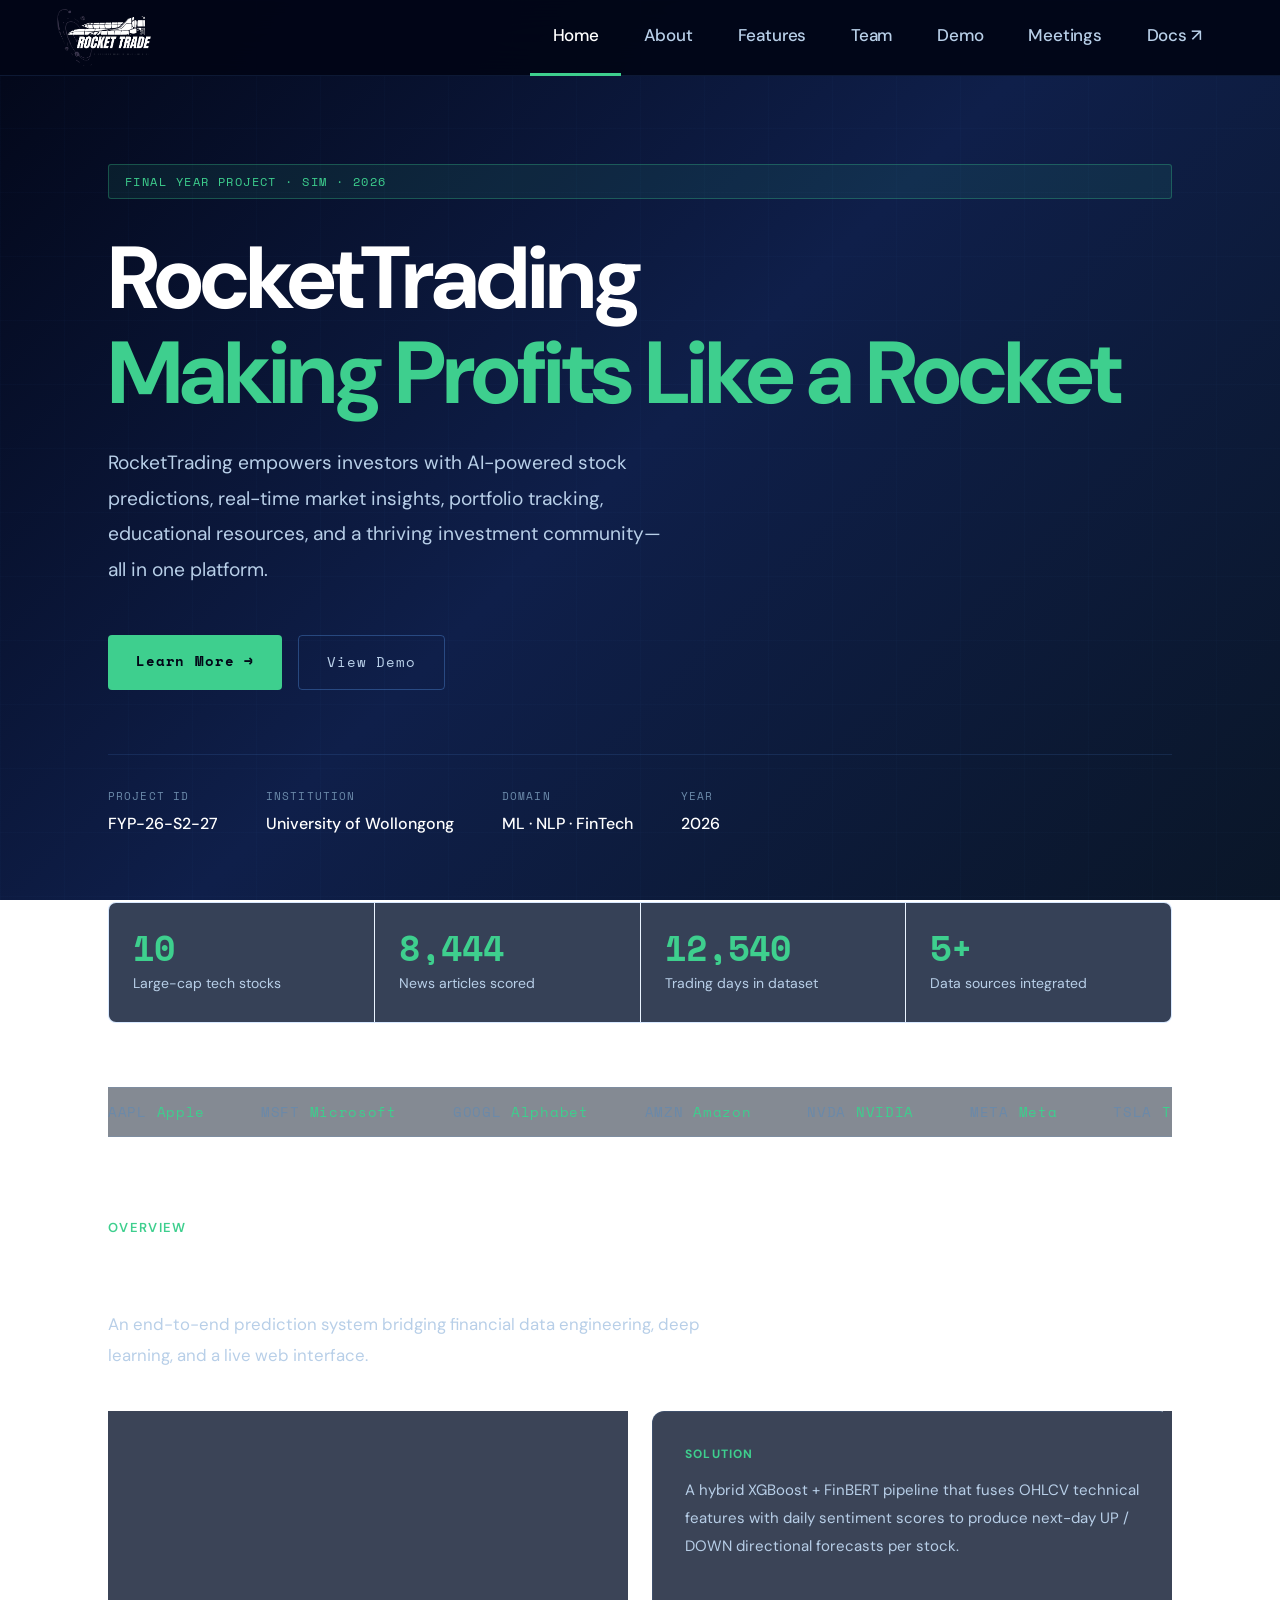
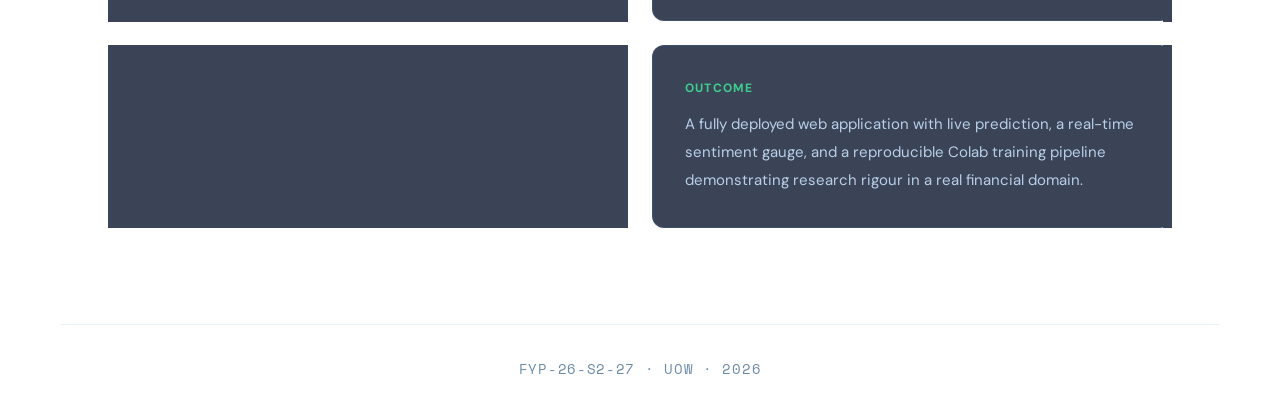
==== index.html @ 6e9ccc68 "change content and align the logo" ====
<!DOCTYPE html>
<html lang="en">

<head>
  <meta charset="UTF-8" />
  <meta name="viewport" content="width=device-width, initial-scale=1.0" />
  <title>Home | Rocket Trade</title>
  <link
    href="https://fonts.googleapis.com/css2?family=Space+Mono:wght@400;700&family=DM+Sans:wght@300;400;500;600;700&display=swap"
    rel="stylesheet" />
  <link rel="stylesheet" href="style.css" />
  <style>
    .hero {
      min-height: calc(100vh - var(--nav-h));
      display: flex;
      flex-direction: column;
      justify-content: center;
      padding-top: 2rem;
      padding-bottom: 4rem;
    }

    .hero-tag {
      display: inline-block;
      font-family: var(--mono);
      font-size: 12px;
      letter-spacing: 0.12em;
      color: var(--accent);
      background: var(--accent-dim);
      border: 1px solid rgba(62, 207, 142, 0.3);
      padding: 6px 16px;
      border-radius: 3px;
      margin-bottom: 2rem;
      text-transform: uppercase;
    }

    .hero h1 {
      font-size: clamp(3rem, 7vw, 5.5rem);
      font-weight: 700;
      line-height: 1.08;
      letter-spacing: -0.035em;
      margin-bottom: 1.5rem;
    }

    .hero h1 .hi {
      color: var(--accent);
    }

    .hero-sub {
      font-size: 1.2rem;
      color: var(--text2);
      max-width: 560px;
      line-height: 1.85;
      margin-bottom: 3rem;
    }

    .hero-cta {
      display: flex;
      gap: 1rem;
      flex-wrap: wrap;
      margin-bottom: 4rem;
    }

    .btn-primary {
      display: inline-block;
      background: var(--accent);
      color: #020617;
      font-family: var(--mono);
      font-size: 14px;
      font-weight: 700;
      letter-spacing: 0.06em;
      text-decoration: none;
      padding: 14px 28px;
      border-radius: 4px;
      transition: opacity 0.2s, transform 0.2s;
    }

    .btn-primary:hover {
      opacity: 0.85;
      transform: translateY(-2px);
    }

    .btn-outline {
      display: inline-block;
      border: 1px solid var(--border2);
      color: var(--text2);
      font-family: var(--mono);
      font-size: 14px;
      letter-spacing: 0.06em;
      text-decoration: none;
      padding: 14px 28px;
      border-radius: 4px;
      transition: border-color 0.2s, color 0.2s, transform 0.2s;
    }

    .btn-outline:hover {
      border-color: var(--accent);
      color: var(--accent);
      transform: translateY(-2px);
    }

    .hero-meta {
      display: flex;
      gap: 3rem;
      flex-wrap: wrap;
      padding-top: 2rem;
      border-top: 1px solid var(--border);
    }

    .meta-item {
      display: flex;
      flex-direction: column;
      gap: 4px;
    }

    .meta-label {
      font-family: var(--mono);
      font-size: 11px;
      letter-spacing: 0.1em;
      color: var(--text3);
      text-transform: uppercase;
    }

    .meta-value {
      font-size: 16px;
      color: var(--text);
      font-weight: 500;
    }

    .stats-band {
      margin-top: 4rem;
      display: grid;
      grid-template-columns: repeat(4, 1fr);
      gap: 1px;
      background: var(--border);
      border: 1px solid var(--border);
      border-radius: 8px;
      overflow: hidden;
    }

    .stat-cell {
      background: var(--surface);
      padding: 1.75rem 1.5rem;
      transition: background 0.2s;
    }

    .stat-cell:hover {
      background: var(--surface2);
    }

    .stat-num {
      font-family: var(--mono);
      font-size: 2.2rem;
      font-weight: 700;
      color: var(--accent);
      line-height: 1;
      margin-bottom: 0.5rem;
    }

    .stat-lbl {
      font-size: 14px;
      color: var(--text2);
      line-height: 1.4;
    }

    .overview {
      margin-top: 5rem;
    }

    .overview-grid {
      display: grid;
      grid-template-columns: 1fr 1fr;
      gap: 1.5rem;
    }

    .overview-grid p {
      font-size: 15px;
      color: var(--text2);
      line-height: 1.85;
    }

    @media (max-width: 768px) {
      .hero {
        min-height: auto;
      }

      .stats-band {
        grid-template-columns: 1fr 1fr;
      }

      .overview-grid {
        grid-template-columns: 1fr;
      }
    }
  </style>
</head>

<body>
  <nav>
    <a class="nav-logo" href="index.html">
      <img src="logo_cropped.png" alt="Rocket Trade Logo" style="width:auto;max-width:160px;object-fit:contain;" />
      <!-- <span class="nav-logo-text">Rocket Trade</span> -->
    </a>
    <ul class="nav-links">
      <li><a href="index.html" class="active">Home</a></li>
      <li><a href="about.html">About</a></li>
      <li><a href="features.html">Features</a></li>
      <li><a href="team.html">Team</a></li>
      <li><a href="demo.html">Demo</a></li>
      <li><a href="meetings.html">Meetings</a></li>
      <li><a href="https://drive.google.com/drive/folders/1l0rKAAQ5cz4-2IjWb_4qN4Atwqyja0Dz?usp=drive_link"
          target="_blank">Docs ↗</a></li>
    </ul>
  </nav>

  <div class="page">
    <div class="hero">
      <div class="hero-tag anim-fade-in">Final Year Project · SIM · 2026</div>
      <h1 class="anim-fade-up anim-d1">RocketTrading <br /><span class="hi">Making Profits Like
          a Rocket</span><br /></h1>
      <p class="hero-sub anim-fade-up anim-d2">RocketTrading empowers investors with AI-powered stock predictions,
        real-time market insights, portfolio tracking, educational resources, and a thriving investment community—all in
        one platform.</p>
      <div class="hero-cta anim-fade-up anim-d3">
        <a href="about.html" class="btn-primary">Learn More →</a>
        <a href="demo.html" class="btn-outline">View Demo</a>
      </div>
      <div class="hero-meta anim-fade-up anim-d4">
        <div class="meta-item"><span class="meta-label">Project ID</span><span class="meta-value">FYP-26-S2-27</span>
        </div>
        <div class="meta-item"><span class="meta-label">Institution</span><span class="meta-value">University of
            Wollongong</span></div>
        <div class="meta-item"><span class="meta-label">Domain</span><span class="meta-value">ML · NLP · FinTech</span>
        </div>
        <div class="meta-item"><span class="meta-label">Year</span><span class="meta-value">2026</span></div>
      </div>
      <div class="stats-band anim-fade-up anim-d5">
        <div class="stat-cell">
          <div class="stat-num">10</div>
          <div class="stat-lbl">Large-cap tech stocks</div>
        </div>
        <div class="stat-cell">
          <div class="stat-num">8,444</div>
          <div class="stat-lbl">News articles scored</div>
        </div>
        <div class="stat-cell">
          <div class="stat-num">12,540</div>
          <div class="stat-lbl">Trading days in dataset</div>
        </div>
        <div class="stat-cell">
          <div class="stat-num">5+</div>
          <div class="stat-lbl">Data sources integrated</div>
        </div>
      </div>
    </div>

    <div class="ticker-wrap">
      <div class="ticker-track">
        <span class="ticker-item">AAPL <span>Apple</span></span><span class="ticker-item">MSFT
          <span>Microsoft</span></span><span class="ticker-item">GOOGL <span>Alphabet</span></span><span
          class="ticker-item">AMZN <span>Amazon</span></span><span class="ticker-item">NVDA
          <span>NVIDIA</span></span><span class="ticker-item">META <span>Meta</span></span><span
          class="ticker-item">TSLA <span>Tesla</span></span><span class="ticker-item">AVGO
          <span>Broadcom</span></span><span class="ticker-item">ORCL <span>Oracle</span></span><span
          class="ticker-item">AMD <span>AMD</span></span>
        <span class="ticker-item">AAPL <span>Apple</span></span><span class="ticker-item">MSFT
          <span>Microsoft</span></span><span class="ticker-item">GOOGL <span>Alphabet</span></span><span
          class="ticker-item">AMZN <span>Amazon</span></span><span class="ticker-item">NVDA
          <span>NVIDIA</span></span><span class="ticker-item">META <span>Meta</span></span><span
          class="ticker-item">TSLA <span>Tesla</span></span><span class="ticker-item">AVGO
          <span>Broadcom</span></span><span class="ticker-item">ORCL <span>Oracle</span></span><span
          class="ticker-item">AMD <span>AMD</span></span>
      </div>
    </div>

    <div class="overview">
      <div class="sec-label">Overview</div>
      <h2 class="sec-title">What we built</h2>
      <p class="sec-desc">An end-to-end prediction system bridging financial data engineering, deep learning, and a live
        web interface.</p>
      <div class="overview-grid">
        <div class="card anim-fade-up anim-d1">
          <div class="card-label">Problem</div>
          <p>Traditional price models ignore news. Financial sentiment carries real signal. It can bring earnings
            surprises, regulatory changes, and market narratives all move stocks in ways that historical prices alone
            cannot predict.</p>
        </div>
        <div class="card anim-fade-up anim-d2">
          <div class="card-label">Solution</div>
          <p>A hybrid XGBoost + FinBERT pipeline that fuses OHLCV technical features with daily sentiment scores to
            produce next-day UP / DOWN directional forecasts per stock.</p>
        </div>
        <div class="card anim-fade-up anim-d3">
          <div class="card-label">Data</div>
          <p>Over 8,400 financial news articles and 12,500 trading days across 10 large-cap NASDAQ tech stocks — sourced
            from five APIs including yfinance, Finnhub, and NewsAPI.</p>
        </div>
        <div class="card anim-fade-up anim-d4">
          <div class="card-label">Outcome</div>
          <p>A fully deployed web application with live prediction, a real-time sentiment gauge, and a reproducible
            Colab training pipeline demonstrating research rigour in a real financial domain.</p>
        </div>
      </div>
    </div>
  </div>
  <footer><span>FYP-26-S2-27 · UOW · 2026</span></footer>
</body>

</html>
---- style.css ----
*,
*::before,
*::after {
  box-sizing: border-box;
  margin: 0;
  padding: 0;
}

:root {
  --bg: #020617;
  --surface: rgba(10, 22, 45, 0.8);
  --surface2: rgba(16, 32, 60, 0.9);
  --border: rgba(96, 165, 250, 0.13);
  --border2: rgba(96, 165, 250, 0.32);
  --accent: #3ecf8e;
  --accent-dim: rgba(62, 207, 142, 0.09);
  --text: #ffffff;
  --text2: #b8cfe8;
  --text3: #6b8aaa;
  --mono: 'Space Mono', monospace;
  --sans: 'Inter', 'DM Sans', sans-serif;
  --red: #f87171;
  --blue: #60a5fa;
  --amber: #fbbf24;
  --nav-h: 76px;
}

html {
  scroll-behavior: smooth;
}

body {
  background: linear-gradient(135deg, #020617 0%, #0f1f4a 50%, #0a1628 100%);
  background-attachment: fixed;
  color: var(--text);
  font-family: var(--sans);
  font-size: 18px;
  line-height: 1.75;
  overflow-x: hidden;
  min-height: 100vh;
}

body::before {
  content: '';
  position: fixed;
  inset: 0;
  background-image:
    linear-gradient(rgba(96, 165, 250, 0.025) 1px, transparent 1px),
    linear-gradient(90deg, rgba(96, 165, 250, 0.025) 1px, transparent 1px);
  background-size: 64px 64px;
  pointer-events: none;
  z-index: 0;
}

/* ══════════════════════════════
   NAV  — moomoo style: clean, large, bold
══════════════════════════════ */
nav {
  position: fixed;
  top: 0;
  left: 0;
  right: 0;
  z-index: 200;
  display: flex;
  align-items: center;
  justify-content: space-between;
  padding: 0 3.5rem;
  height: var(--nav-h);
  background: rgba(2, 6, 23, 0.95);
  backdrop-filter: blur(20px);
  border-bottom: 1px solid var(--border);
}

.nav-logo {
  display: flex;
  align-items: center;
  gap: 12px;
  text-decoration: none;
  flex-shrink: 0;
}

.nav-logo img {
  height: 60px;
  width: auto;
  object-fit: contain;
}

.nav-logo-text {
  font-size: 20px;
  font-weight: 700;
  color: var(--text);
  letter-spacing: -0.01em;
}

.nav-links {
  display: flex;
  align-items: center;
  gap: 0;
  list-style: none;
}

.nav-links a {
  display: flex;
  align-items: center;
  padding: 0 1.4rem;
  height: var(--nav-h);
  font-size: 17px;
  font-weight: 500;
  color: var(--text2);
  text-decoration: none;
  letter-spacing: -0.01em;
  border-bottom: 3px solid transparent;
  transition: color 0.2s, border-color 0.2s;
  white-space: nowrap;
}

.nav-links a:hover {
  color: var(--text);
}

.nav-links a.active {
  color: var(--text);
  border-bottom-color: var(--accent);
}

/* ══════════════════════════════
   PAGE WRAPPER
══════════════════════════════ */
.page {
  position: relative;
  z-index: 1;
  max-width: 1160px;
  margin: 0 auto;
  padding: calc(var(--nav-h) + 3.5rem) 3rem 6rem;
}

.page-header {
  margin-bottom: 4rem;
  padding-bottom: 2.5rem;
  border-bottom: 1px solid var(--border);
}

.page-eyebrow {
  font-size: 14px;
  font-weight: 600;
  letter-spacing: 0.1em;
  color: var(--accent);
  text-transform: uppercase;
  margin-bottom: 1rem;
}

.page-title {
  font-size: clamp(2.4rem, 5vw, 3.8rem);
  font-weight: 800;
  letter-spacing: -0.04em;
  line-height: 1.1;
  margin-bottom: 1rem;
  color: var(--text);
}

.page-subtitle {
  font-size: 1.2rem;
  color: var(--text2);
  max-width: 640px;
  line-height: 1.8;
}

/* ══════════════════════════════
   SECTION LABELS
══════════════════════════════ */
.sec-label {
  font-size: 13px;
  font-weight: 600;
  letter-spacing: 0.1em;
  color: var(--accent);
  text-transform: uppercase;
  margin-bottom: 0.6rem;
}

.sec-title {
  font-size: clamp(1.8rem, 3.5vw, 2.6rem);
  font-weight: 800;
  letter-spacing: -0.03em;
  margin-bottom: 0.75rem;
  color: var(--text);
  line-height: 1.15;
}

.sec-desc {
  font-size: 1.05rem;
  color: var(--text2);
  max-width: 660px;
  line-height: 1.85;
  margin-bottom: 2.5rem;
}

/* ══════════════════════════════
   CARDS
══════════════════════════════ */
.card {
  background: var(--surface);
  border: 1px solid var(--border);
  border-radius: 12px;
  padding: 2rem;
  backdrop-filter: blur(6px);
  transition: border-color 0.25s, transform 0.3s, box-shadow 0.3s;
}

.card:hover {
  border-color: var(--border2);
  transform: translateY(-5px);
  box-shadow: 0 20px 40px rgba(0, 0, 0, 0.3);
}

.card-label {
  font-size: 12px;
  font-weight: 700;
  letter-spacing: 0.1em;
  color: var(--accent);
  text-transform: uppercase;
  margin-bottom: 0.75rem;
}

/* ══════════════════════════════
   TAGS
══════════════════════════════ */
.tag {
  display: inline-block;
  font-family: var(--mono);
  font-size: 12px;
  color: var(--accent);
  background: var(--accent-dim);
  border: 1px solid rgba(62, 207, 142, 0.25);
  padding: 5px 13px;
  border-radius: 4px;
}

.tag.blue {
  color: var(--blue);
  background: rgba(96, 165, 250, 0.08);
  border-color: rgba(96, 165, 250, 0.25);
}

.tag.amber {
  color: var(--amber);
  background: rgba(251, 191, 36, 0.08);
  border-color: rgba(251, 191, 36, 0.25);
}

.tag.red {
  color: var(--red);
  background: rgba(248, 113, 113, 0.08);
  border-color: rgba(248, 113, 113, 0.25);
}

.tag-row {
  display: flex;
  flex-wrap: wrap;
  gap: 8px;
  margin-top: 1.25rem;
}

/* ══════════════════════════════
   TICKER
══════════════════════════════ */
.ticker-wrap {
  overflow: hidden;
  border-top: 1px solid var(--border);
  border-bottom: 1px solid var(--border);
  background: rgba(10, 22, 40, 0.5);
  padding: 0.75rem 0;
  margin-bottom: 3rem;
}

.ticker-track {
  display: flex;
  gap: 3.5rem;
  animation: ticker 26s linear infinite;
  white-space: nowrap;
}

.ticker-item {
  font-family: var(--mono);
  font-size: 14px;
  color: var(--text3);
  letter-spacing: 0.05em;
}

.ticker-item span {
  color: var(--accent);
}

@keyframes ticker {
  from {
    transform: translateX(0);
  }

  to {
    transform: translateX(-50%);
  }
}

/* ══════════════════════════════
   SCROLL REVEAL ANIMATIONS
══════════════════════════════ */
.reveal {
  opacity: 0;
  transform: translateY(36px);
  transition: opacity 0.7s ease, transform 0.7s ease;
}

.reveal.visible {
  opacity: 1;
  transform: translateY(0);
}

.reveal-left {
  opacity: 0;
  transform: translateX(-36px);
  transition: opacity 0.7s ease, transform 0.7s ease;
}

.reveal-left.visible {
  opacity: 1;
  transform: translateX(0);
}

.reveal-right {
  opacity: 0;
  transform: translateX(36px);
  transition: opacity 0.7s ease, transform 0.7s ease;
}

.reveal-right.visible {
  opacity: 1;
  transform: translateX(0);
}

.delay-1 {
  transition-delay: 0.1s;
}

.delay-2 {
  transition-delay: 0.2s;
}

.delay-3 {
  transition-delay: 0.3s;
}

.delay-4 {
  transition-delay: 0.4s;
}

.delay-5 {
  transition-delay: 0.5s;
}

/* ══════════════════════════════
   FOOTER
══════════════════════════════ */
footer {
  position: relative;
  z-index: 1;
  border-top: 1px solid var(--border);
  padding: 2rem 3.5rem;
  max-width: 1160px;
  margin: 0 auto;
  display: flex;
  align-items: center;
  justify-content: center;
}

footer span {
  font-family: var(--mono);
  font-size: 14px;
  color: var(--text3);
  letter-spacing: 0.05em;
}

/* ══════════════════════════════
   GRIDS
══════════════════════════════ */
.grid-2 {
  display: grid;
  grid-template-columns: 1fr 1fr;
  gap: 1.5rem;
}

.grid-3 {
  display: grid;
  grid-template-columns: repeat(3, 1fr);
  gap: 1.5rem;
}

/* ══════════════════════════════
   RESPONSIVE
══════════════════════════════ */
@media (max-width: 960px) {
  nav {
    padding: 0 1.5rem;
  }

  .nav-links a {
    padding: 0 0.9rem;
    font-size: 15px;
  }

  .nav-logo-text {
    display: none;
  }

  .page {
    padding-left: 1.5rem;
    padding-right: 1.5rem;
  }
}

@media (max-width: 640px) {

  .grid-2,
  .grid-3 {
    grid-template-columns: 1fr;
  }

  footer {
    padding: 1.5rem;
  }
}

/* Shared scroll reveal script added at bottom of each page */
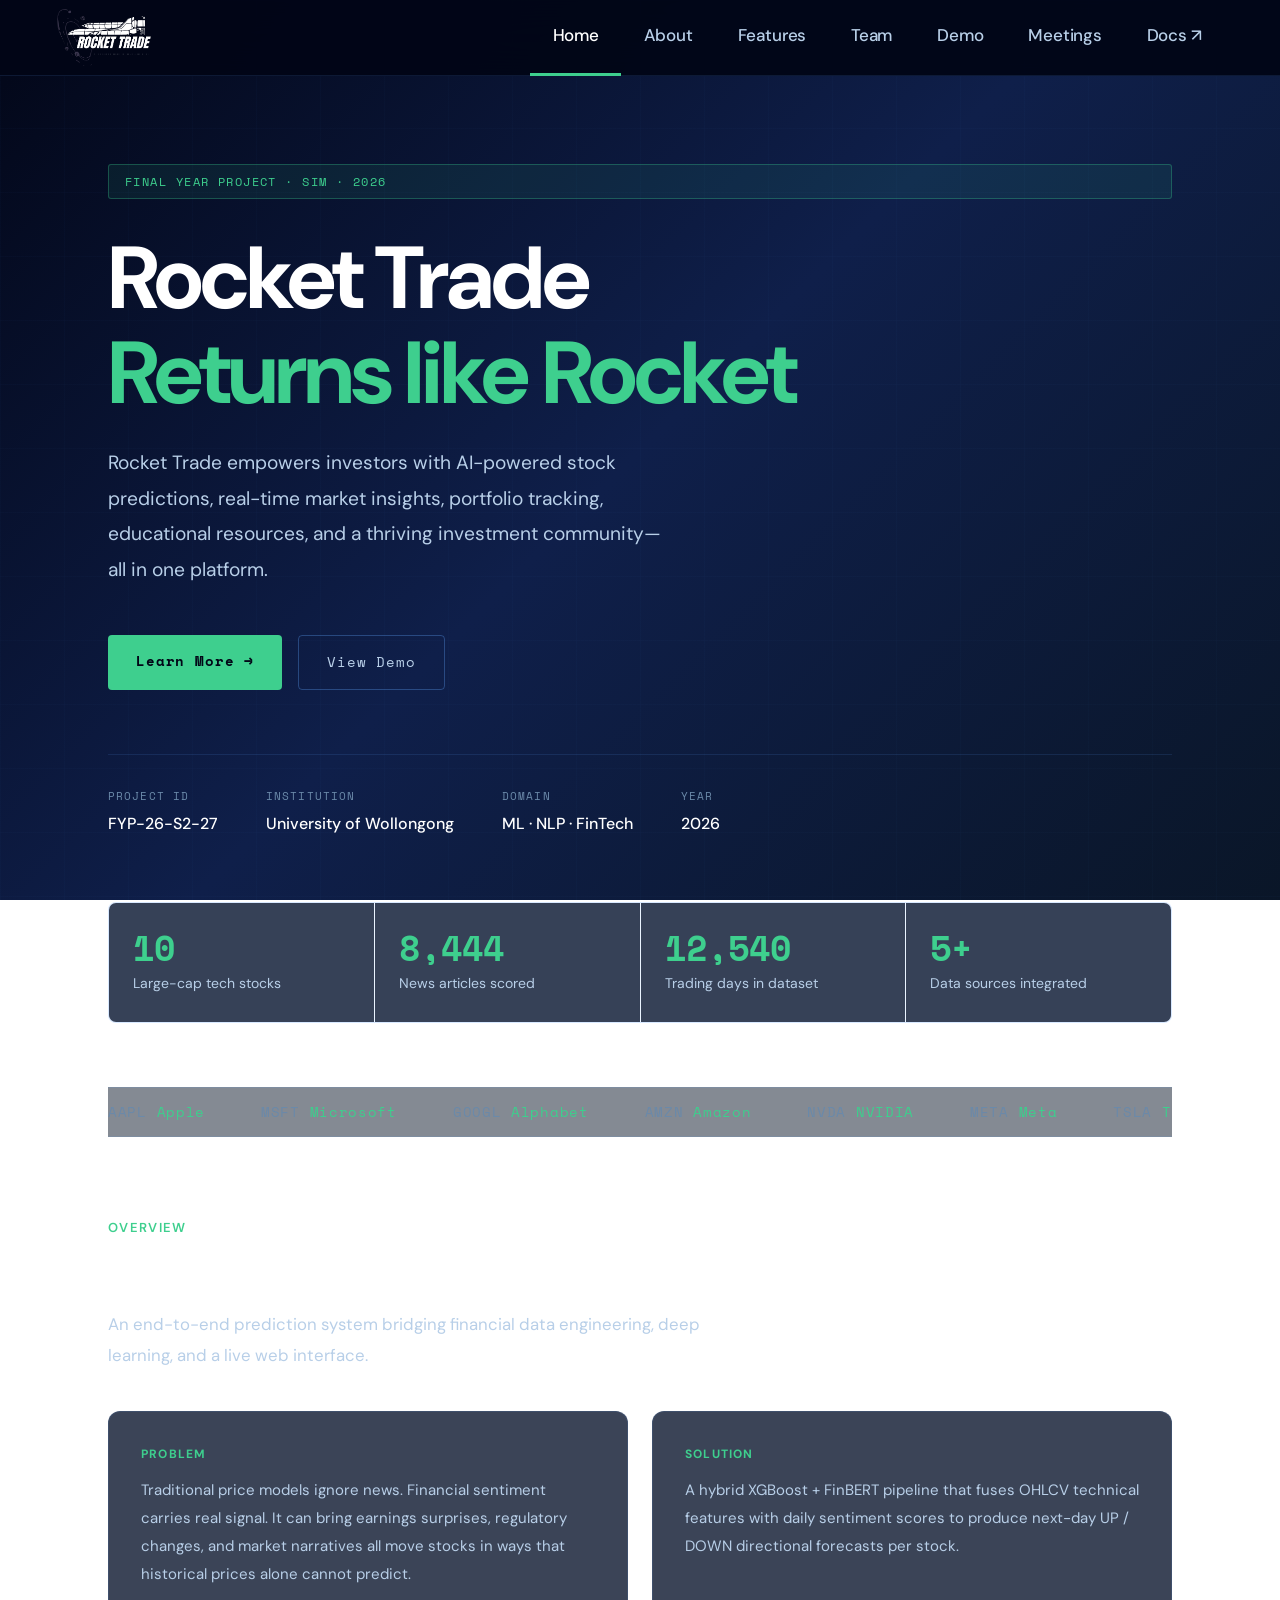
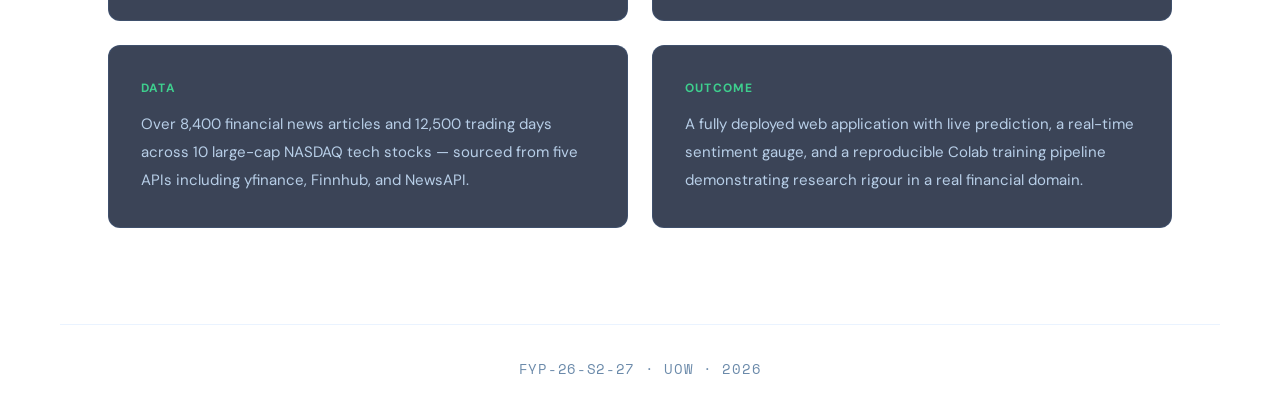
==== commit 0f3fb5d2: "fixx" ====
--- a/index.html
+++ b/index.html
@@ -215,9 +215,8 @@
   <div class="page">
     <div class="hero">
       <div class="hero-tag anim-fade-in">Final Year Project · SIM · 2026</div>
-      <h1 class="anim-fade-up anim-d1">RocketTrading <br /><span class="hi">Making Profits Like
-          a Rocket</span><br /></h1>
-      <p class="hero-sub anim-fade-up anim-d2">RocketTrading empowers investors with AI-powered stock predictions,
+      <h1 class="anim-fade-up anim-d1">Rocket Trade<br /><span class="hi">Returns like Rocket</span><br /></h1>
+      <p class="hero-sub anim-fade-up anim-d2">Rocket Trade empowers investors with AI-powered stock predictions,
         real-time market insights, portfolio tracking, educational resources, and a thriving investment community—all in
         one platform.</p>
       <div class="hero-cta anim-fade-up anim-d3">
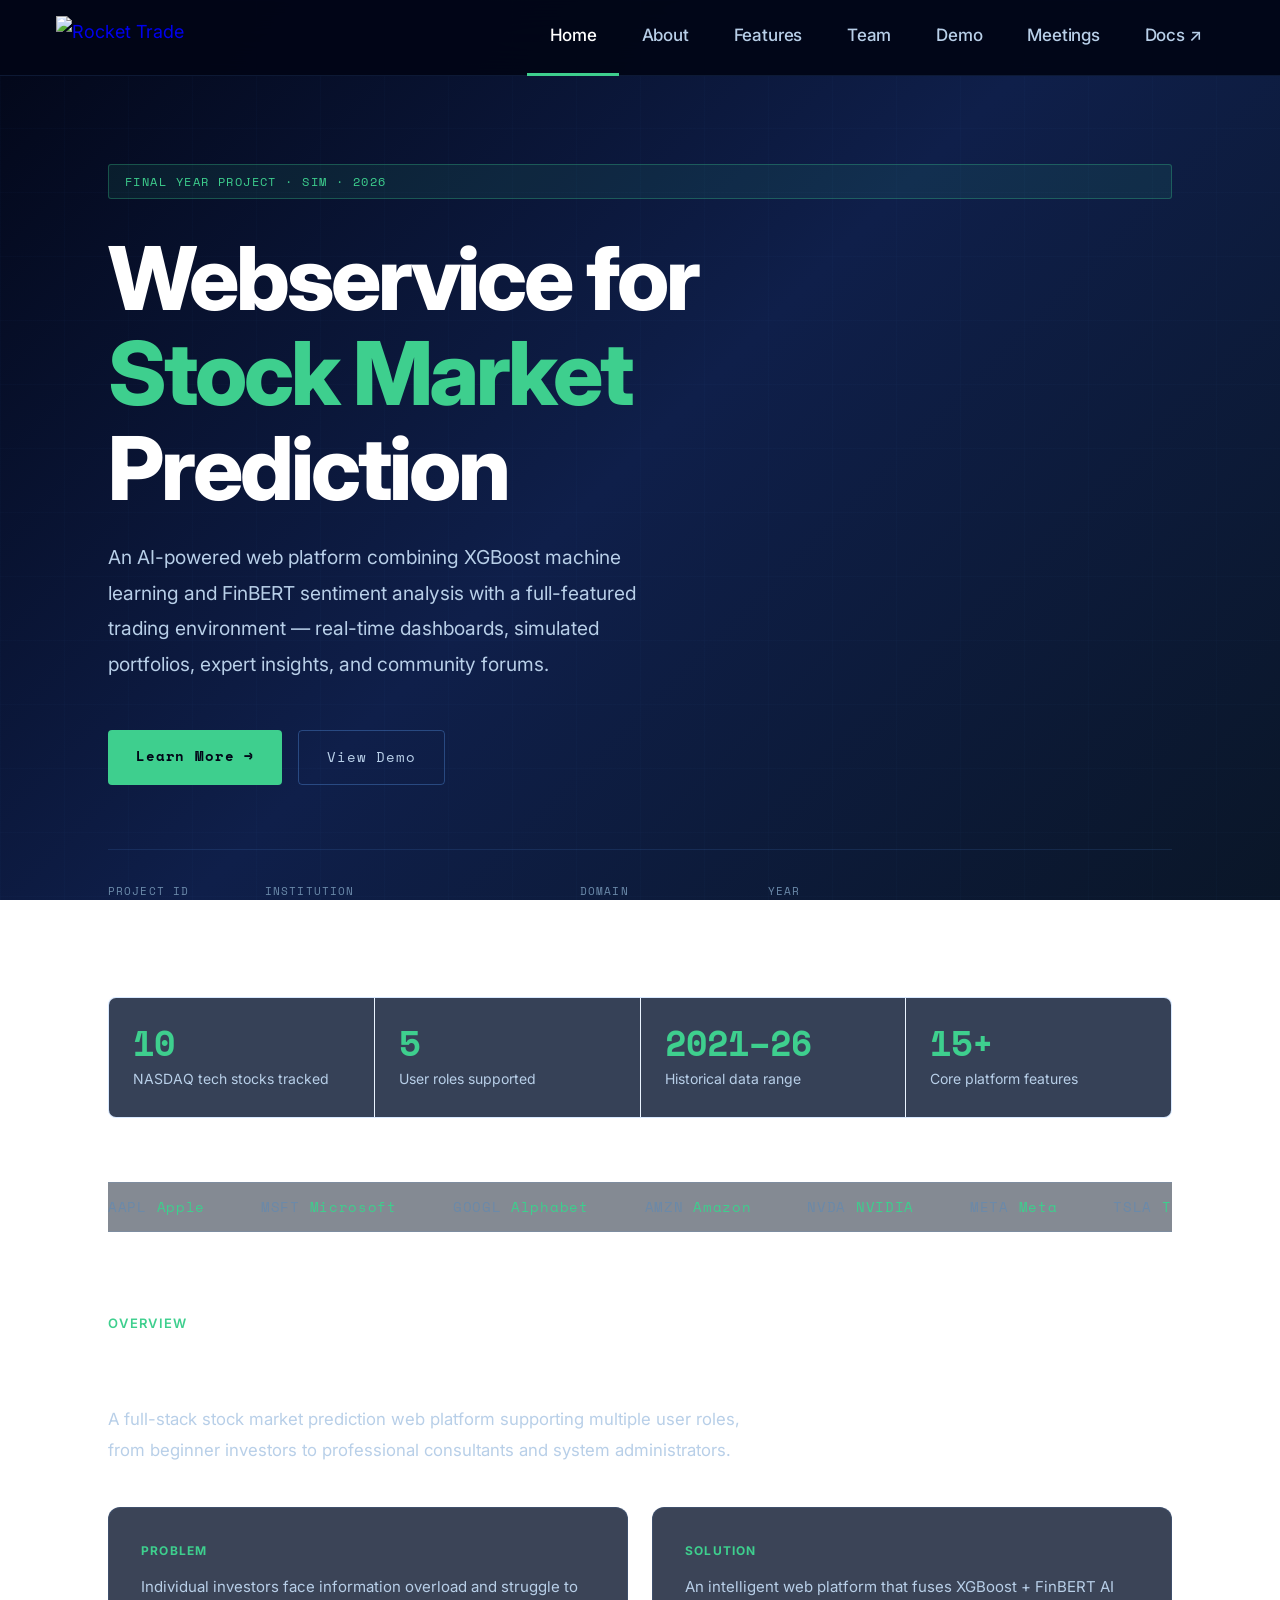
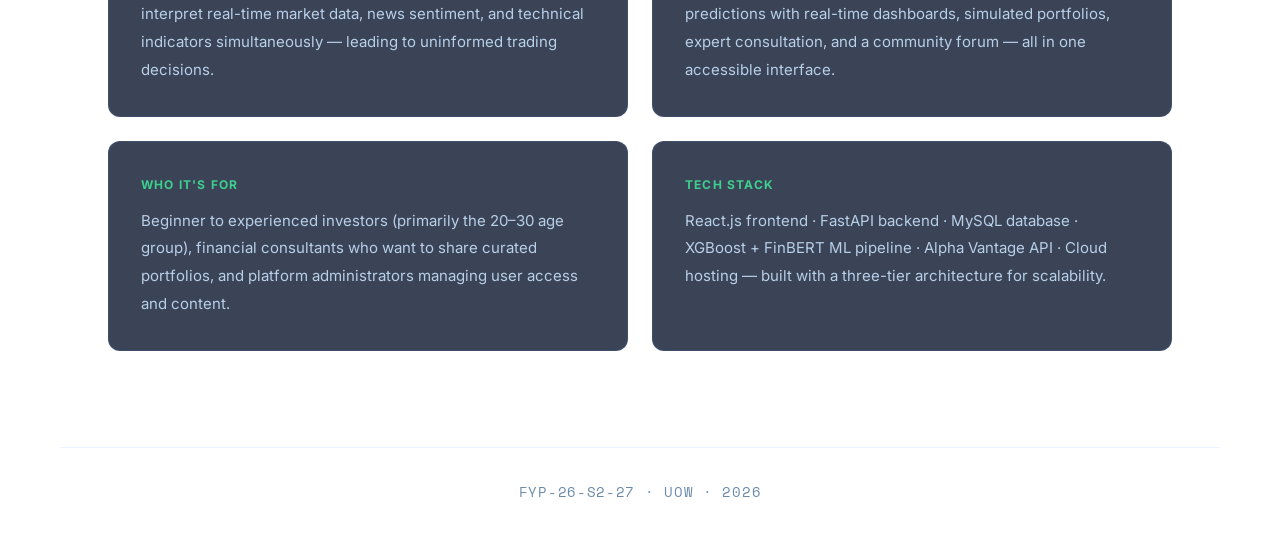
==== commit a68be346: "change content" ====
--- a/index.html
+++ b/index.html
@@ -1,307 +1,99 @@
 <!DOCTYPE html>
 <html lang="en">
-
 <head>
-  <meta charset="UTF-8" />
-  <meta name="viewport" content="width=device-width, initial-scale=1.0" />
-  <title>Home | Rocket Trade</title>
-  <link
-    href="https://fonts.googleapis.com/css2?family=Space+Mono:wght@400;700&family=DM+Sans:wght@300;400;500;600;700&display=swap"
-    rel="stylesheet" />
-  <link rel="stylesheet" href="style.css" />
-  <style>
-    .hero {
-      min-height: calc(100vh - var(--nav-h));
-      display: flex;
-      flex-direction: column;
-      justify-content: center;
-      padding-top: 2rem;
-      padding-bottom: 4rem;
-    }
-
-    .hero-tag {
-      display: inline-block;
-      font-family: var(--mono);
-      font-size: 12px;
-      letter-spacing: 0.12em;
-      color: var(--accent);
-      background: var(--accent-dim);
-      border: 1px solid rgba(62, 207, 142, 0.3);
-      padding: 6px 16px;
-      border-radius: 3px;
-      margin-bottom: 2rem;
-      text-transform: uppercase;
-    }
-
-    .hero h1 {
-      font-size: clamp(3rem, 7vw, 5.5rem);
-      font-weight: 700;
-      line-height: 1.08;
-      letter-spacing: -0.035em;
-      margin-bottom: 1.5rem;
-    }
-
-    .hero h1 .hi {
-      color: var(--accent);
-    }
-
-    .hero-sub {
-      font-size: 1.2rem;
-      color: var(--text2);
-      max-width: 560px;
-      line-height: 1.85;
-      margin-bottom: 3rem;
-    }
-
-    .hero-cta {
-      display: flex;
-      gap: 1rem;
-      flex-wrap: wrap;
-      margin-bottom: 4rem;
-    }
-
-    .btn-primary {
-      display: inline-block;
-      background: var(--accent);
-      color: #020617;
-      font-family: var(--mono);
-      font-size: 14px;
-      font-weight: 700;
-      letter-spacing: 0.06em;
-      text-decoration: none;
-      padding: 14px 28px;
-      border-radius: 4px;
-      transition: opacity 0.2s, transform 0.2s;
-    }
-
-    .btn-primary:hover {
-      opacity: 0.85;
-      transform: translateY(-2px);
-    }
-
-    .btn-outline {
-      display: inline-block;
-      border: 1px solid var(--border2);
-      color: var(--text2);
-      font-family: var(--mono);
-      font-size: 14px;
-      letter-spacing: 0.06em;
-      text-decoration: none;
-      padding: 14px 28px;
-      border-radius: 4px;
-      transition: border-color 0.2s, color 0.2s, transform 0.2s;
-    }
-
-    .btn-outline:hover {
-      border-color: var(--accent);
-      color: var(--accent);
-      transform: translateY(-2px);
-    }
-
-    .hero-meta {
-      display: flex;
-      gap: 3rem;
-      flex-wrap: wrap;
-      padding-top: 2rem;
-      border-top: 1px solid var(--border);
-    }
-
-    .meta-item {
-      display: flex;
-      flex-direction: column;
-      gap: 4px;
-    }
-
-    .meta-label {
-      font-family: var(--mono);
-      font-size: 11px;
-      letter-spacing: 0.1em;
-      color: var(--text3);
-      text-transform: uppercase;
-    }
-
-    .meta-value {
-      font-size: 16px;
-      color: var(--text);
-      font-weight: 500;
-    }
-
-    .stats-band {
-      margin-top: 4rem;
-      display: grid;
-      grid-template-columns: repeat(4, 1fr);
-      gap: 1px;
-      background: var(--border);
-      border: 1px solid var(--border);
-      border-radius: 8px;
-      overflow: hidden;
-    }
-
-    .stat-cell {
-      background: var(--surface);
-      padding: 1.75rem 1.5rem;
-      transition: background 0.2s;
-    }
-
-    .stat-cell:hover {
-      background: var(--surface2);
-    }
-
-    .stat-num {
-      font-family: var(--mono);
-      font-size: 2.2rem;
-      font-weight: 700;
-      color: var(--accent);
-      line-height: 1;
-      margin-bottom: 0.5rem;
-    }
-
-    .stat-lbl {
-      font-size: 14px;
-      color: var(--text2);
-      line-height: 1.4;
-    }
-
-    .overview {
-      margin-top: 5rem;
-    }
-
-    .overview-grid {
-      display: grid;
-      grid-template-columns: 1fr 1fr;
-      gap: 1.5rem;
-    }
-
-    .overview-grid p {
-      font-size: 15px;
-      color: var(--text2);
-      line-height: 1.85;
-    }
-
-    @media (max-width: 768px) {
-      .hero {
-        min-height: auto;
-      }
-
-      .stats-band {
-        grid-template-columns: 1fr 1fr;
-      }
-
-      .overview-grid {
-        grid-template-columns: 1fr;
-      }
-    }
-  </style>
+<meta charset="UTF-8" /><meta name="viewport" content="width=device-width, initial-scale=1.0" />
+<title>Home | Rocket Trade</title>
+<link href="https://fonts.googleapis.com/css2?family=Inter:wght@400;500;600;700;800&family=Space+Mono:wght@400;700&display=swap" rel="stylesheet" />
+<link rel="stylesheet" href="style.css" />
+<style>
+.hero { min-height: calc(100vh - var(--nav-h)); display: flex; flex-direction: column; justify-content: center; padding-top: 2rem; padding-bottom: 4rem; }
+.hero-tag { display: inline-block; font-family: var(--mono); font-size: 12px; letter-spacing: 0.12em; color: var(--accent); background: var(--accent-dim); border: 1px solid rgba(62,207,142,0.3); padding: 6px 16px; border-radius: 3px; margin-bottom: 2rem; text-transform: uppercase; }
+.hero h1 { font-size: clamp(3rem, 7vw, 5.5rem); font-weight: 800; line-height: 1.08; letter-spacing: -0.035em; margin-bottom: 1.5rem; }
+.hero h1 .hi { color: var(--accent); }
+.hero-sub { font-size: 1.2rem; color: var(--text2); max-width: 580px; line-height: 1.85; margin-bottom: 3rem; }
+.hero-cta { display: flex; gap: 1rem; flex-wrap: wrap; margin-bottom: 4rem; }
+.btn-primary { display: inline-block; background: var(--accent); color: #020617; font-family: var(--mono); font-size: 14px; font-weight: 700; letter-spacing: 0.06em; text-decoration: none; padding: 14px 28px; border-radius: 4px; transition: opacity 0.2s, transform 0.2s; }
+.btn-primary:hover { opacity: 0.85; transform: translateY(-2px); }
+.btn-outline { display: inline-block; border: 1px solid var(--border2); color: var(--text2); font-family: var(--mono); font-size: 14px; letter-spacing: 0.06em; text-decoration: none; padding: 14px 28px; border-radius: 4px; transition: border-color 0.2s, color 0.2s, transform 0.2s; }
+.btn-outline:hover { border-color: var(--accent); color: var(--accent); transform: translateY(-2px); }
+.hero-meta { display: flex; gap: 3rem; flex-wrap: wrap; padding-top: 2rem; border-top: 1px solid var(--border); }
+.meta-item { display: flex; flex-direction: column; gap: 4px; }
+.meta-label { font-family: var(--mono); font-size: 11px; letter-spacing: 0.1em; color: var(--text3); text-transform: uppercase; }
+.meta-value { font-size: 16px; color: var(--text); font-weight: 500; }
+.stats-band { margin-top: 4rem; display: grid; grid-template-columns: repeat(4,1fr); gap: 1px; background: var(--border); border: 1px solid var(--border); border-radius: 8px; overflow: hidden; }
+.stat-cell { background: var(--surface); padding: 1.75rem 1.5rem; transition: background 0.2s; }
+.stat-cell:hover { background: var(--surface2); }
+.stat-num { font-family: var(--mono); font-size: 2.2rem; font-weight: 700; color: var(--accent); line-height: 1; margin-bottom: 0.5rem; }
+.stat-lbl { font-size: 14px; color: var(--text2); line-height: 1.4; }
+.overview { margin-top: 5rem; }
+.overview-grid { display: grid; grid-template-columns: 1fr 1fr; gap: 1.5rem; }
+.overview-grid p { font-size: 15px; color: var(--text2); line-height: 1.85; }
+@media (max-width: 768px) { .hero { min-height: auto; } .stats-band { grid-template-columns: 1fr 1fr; } .overview-grid { grid-template-columns: 1fr; } }
+</style>
 </head>
-
 <body>
-  <nav>
-    <a class="nav-logo" href="index.html">
-      <img src="logo_cropped.png" alt="Rocket Trade Logo" style="width:auto;max-width:160px;object-fit:contain;" />
-      <!-- <span class="nav-logo-text">Rocket Trade</span> -->
-    </a>
-    <ul class="nav-links">
-      <li><a href="index.html" class="active">Home</a></li>
-      <li><a href="about.html">About</a></li>
-      <li><a href="features.html">Features</a></li>
-      <li><a href="team.html">Team</a></li>
-      <li><a href="demo.html">Demo</a></li>
-      <li><a href="meetings.html">Meetings</a></li>
-      <li><a href="https://drive.google.com/drive/folders/1l0rKAAQ5cz4-2IjWb_4qN4Atwqyja0Dz?usp=drive_link"
-          target="_blank">Docs ↗</a></li>
-    </ul>
-  </nav>
-
-  <div class="page">
-    <div class="hero">
-      <div class="hero-tag anim-fade-in">Final Year Project · SIM · 2026</div>
-      <h1 class="anim-fade-up anim-d1">Rocket Trade<br /><span class="hi">Returns like Rocket</span><br /></h1>
-      <p class="hero-sub anim-fade-up anim-d2">Rocket Trade empowers investors with AI-powered stock predictions,
-        real-time market insights, portfolio tracking, educational resources, and a thriving investment community—all in
-        one platform.</p>
-      <div class="hero-cta anim-fade-up anim-d3">
-        <a href="about.html" class="btn-primary">Learn More →</a>
-        <a href="demo.html" class="btn-outline">View Demo</a>
-      </div>
-      <div class="hero-meta anim-fade-up anim-d4">
-        <div class="meta-item"><span class="meta-label">Project ID</span><span class="meta-value">FYP-26-S2-27</span>
-        </div>
-        <div class="meta-item"><span class="meta-label">Institution</span><span class="meta-value">University of
-            Wollongong</span></div>
-        <div class="meta-item"><span class="meta-label">Domain</span><span class="meta-value">ML · NLP · FinTech</span>
-        </div>
-        <div class="meta-item"><span class="meta-label">Year</span><span class="meta-value">2026</span></div>
-      </div>
-      <div class="stats-band anim-fade-up anim-d5">
-        <div class="stat-cell">
-          <div class="stat-num">10</div>
-          <div class="stat-lbl">Large-cap tech stocks</div>
-        </div>
-        <div class="stat-cell">
-          <div class="stat-num">8,444</div>
-          <div class="stat-lbl">News articles scored</div>
-        </div>
-        <div class="stat-cell">
-          <div class="stat-num">12,540</div>
-          <div class="stat-lbl">Trading days in dataset</div>
-        </div>
-        <div class="stat-cell">
-          <div class="stat-num">5+</div>
-          <div class="stat-lbl">Data sources integrated</div>
-        </div>
-      </div>
+<nav>
+  <a class="nav-logo" href="index.html">
+    <img src="logo.png" alt="Rocket Trade" style="height:44px;width:auto;object-fit:contain;" />
+  </a>
+  <ul class="nav-links">
+    <li><a href="index.html" class="active">Home</a></li>
+    <li><a href="about.html">About</a></li>
+    <li><a href="features.html">Features</a></li>
+    <li><a href="team.html">Team</a></li>
+    <li><a href="demo.html">Demo</a></li>
+    <li><a href="meetings.html">Meetings</a></li>
+    <li><a href="https://drive.google.com/drive/folders/1l0rKAAQ5cz4-2IjWb_4qN4Atwqyja0Dz" target="_blank">Docs ↗</a></li>
+  </ul>
+</nav>
+<div class="page">
+  <div class="hero">
+    <div class="hero-tag anim-fade-in">Final Year Project · SIM · 2026</div>
+    <h1 class="anim-fade-up anim-d1">Webservice for<br /><span class="hi">Stock Market</span><br />Prediction</h1>
+    <p class="hero-sub anim-fade-up anim-d2">An AI-powered web platform combining XGBoost machine learning and FinBERT sentiment analysis with a full-featured trading environment — real-time dashboards, simulated portfolios, expert insights, and community forums.</p>
+    <div class="hero-cta anim-fade-up anim-d3">
+      <a href="about.html" class="btn-primary">Learn More →</a>
+      <a href="demo.html" class="btn-outline">View Demo</a>
     </div>
-
-    <div class="ticker-wrap">
-      <div class="ticker-track">
-        <span class="ticker-item">AAPL <span>Apple</span></span><span class="ticker-item">MSFT
-          <span>Microsoft</span></span><span class="ticker-item">GOOGL <span>Alphabet</span></span><span
-          class="ticker-item">AMZN <span>Amazon</span></span><span class="ticker-item">NVDA
-          <span>NVIDIA</span></span><span class="ticker-item">META <span>Meta</span></span><span
-          class="ticker-item">TSLA <span>Tesla</span></span><span class="ticker-item">AVGO
-          <span>Broadcom</span></span><span class="ticker-item">ORCL <span>Oracle</span></span><span
-          class="ticker-item">AMD <span>AMD</span></span>
-        <span class="ticker-item">AAPL <span>Apple</span></span><span class="ticker-item">MSFT
-          <span>Microsoft</span></span><span class="ticker-item">GOOGL <span>Alphabet</span></span><span
-          class="ticker-item">AMZN <span>Amazon</span></span><span class="ticker-item">NVDA
-          <span>NVIDIA</span></span><span class="ticker-item">META <span>Meta</span></span><span
-          class="ticker-item">TSLA <span>Tesla</span></span><span class="ticker-item">AVGO
-          <span>Broadcom</span></span><span class="ticker-item">ORCL <span>Oracle</span></span><span
-          class="ticker-item">AMD <span>AMD</span></span>
-      </div>
+    <div class="hero-meta anim-fade-up anim-d4">
+      <div class="meta-item"><span class="meta-label">Project ID</span><span class="meta-value">FYP-26-S2-27</span></div>
+      <div class="meta-item"><span class="meta-label">Institution</span><span class="meta-value">Singapore Institute of Management</span></div>
+      <div class="meta-item"><span class="meta-label">Domain</span><span class="meta-value">ML · NLP · FinTech</span></div>
+      <div class="meta-item"><span class="meta-label">Year</span><span class="meta-value">2025 / 2026</span></div>
     </div>
-
-    <div class="overview">
-      <div class="sec-label">Overview</div>
-      <h2 class="sec-title">What we built</h2>
-      <p class="sec-desc">An end-to-end prediction system bridging financial data engineering, deep learning, and a live
-        web interface.</p>
-      <div class="overview-grid">
-        <div class="card anim-fade-up anim-d1">
-          <div class="card-label">Problem</div>
-          <p>Traditional price models ignore news. Financial sentiment carries real signal. It can bring earnings
-            surprises, regulatory changes, and market narratives all move stocks in ways that historical prices alone
-            cannot predict.</p>
-        </div>
-        <div class="card anim-fade-up anim-d2">
-          <div class="card-label">Solution</div>
-          <p>A hybrid XGBoost + FinBERT pipeline that fuses OHLCV technical features with daily sentiment scores to
-            produce next-day UP / DOWN directional forecasts per stock.</p>
-        </div>
-        <div class="card anim-fade-up anim-d3">
-          <div class="card-label">Data</div>
-          <p>Over 8,400 financial news articles and 12,500 trading days across 10 large-cap NASDAQ tech stocks — sourced
-            from five APIs including yfinance, Finnhub, and NewsAPI.</p>
-        </div>
-        <div class="card anim-fade-up anim-d4">
-          <div class="card-label">Outcome</div>
-          <p>A fully deployed web application with live prediction, a real-time sentiment gauge, and a reproducible
-            Colab training pipeline demonstrating research rigour in a real financial domain.</p>
-        </div>
-      </div>
+    <div class="stats-band anim-fade-up anim-d5">
+      <div class="stat-cell"><div class="stat-num">10</div><div class="stat-lbl">NASDAQ tech stocks tracked</div></div>
+      <div class="stat-cell"><div class="stat-num">5</div><div class="stat-lbl">User roles supported</div></div>
+      <div class="stat-cell"><div class="stat-num">2021–26</div><div class="stat-lbl">Historical data range</div></div>
+      <div class="stat-cell"><div class="stat-num">15+</div><div class="stat-lbl">Core platform features</div></div>
     </div>
   </div>
-  <footer><span>FYP-26-S2-27 · UOW · 2026</span></footer>
+
+  <div class="ticker-wrap reveal">
+    <div class="ticker-track">
+      <span class="ticker-item">AAPL <span>Apple</span></span><span class="ticker-item">MSFT <span>Microsoft</span></span><span class="ticker-item">GOOGL <span>Alphabet</span></span><span class="ticker-item">AMZN <span>Amazon</span></span><span class="ticker-item">NVDA <span>NVIDIA</span></span><span class="ticker-item">META <span>Meta</span></span><span class="ticker-item">TSLA <span>Tesla</span></span><span class="ticker-item">AVGO <span>Broadcom</span></span><span class="ticker-item">ORCL <span>Oracle</span></span><span class="ticker-item">AMD <span>AMD</span></span>
+      <span class="ticker-item">AAPL <span>Apple</span></span><span class="ticker-item">MSFT <span>Microsoft</span></span><span class="ticker-item">GOOGL <span>Alphabet</span></span><span class="ticker-item">AMZN <span>Amazon</span></span><span class="ticker-item">NVDA <span>NVIDIA</span></span><span class="ticker-item">META <span>Meta</span></span><span class="ticker-item">TSLA <span>Tesla</span></span><span class="ticker-item">AVGO <span>Broadcom</span></span><span class="ticker-item">ORCL <span>Oracle</span></span><span class="ticker-item">AMD <span>AMD</span></span>
+    </div>
+  </div>
+
+  <div class="overview">
+    <div class="sec-label reveal">Overview</div>
+    <h2 class="sec-title reveal delay-1">What we built</h2>
+    <p class="sec-desc reveal delay-2">A full-stack stock market prediction web platform supporting multiple user roles, from beginner investors to professional consultants and system administrators.</p>
+    <div class="overview-grid">
+      <div class="card reveal delay-1"><div class="card-label">Problem</div><p>Individual investors face information overload and struggle to interpret real-time market data, news sentiment, and technical indicators simultaneously — leading to uninformed trading decisions.</p></div>
+      <div class="card reveal delay-2"><div class="card-label">Solution</div><p>An intelligent web platform that fuses XGBoost + FinBERT AI predictions with real-time dashboards, simulated portfolios, expert consultation, and a community forum — all in one accessible interface.</p></div>
+      <div class="card reveal delay-3"><div class="card-label">Who It's For</div><p>Beginner to experienced investors (primarily the 20–30 age group), financial consultants who want to share curated portfolios, and platform administrators managing user access and content.</p></div>
+      <div class="card reveal delay-4"><div class="card-label">Tech Stack</div><p>React.js frontend · FastAPI backend · MySQL database · XGBoost + FinBERT ML pipeline · Alpha Vantage API · Cloud hosting — built with a three-tier architecture for scalability.</p></div>
+    </div>
+  </div>
+</div>
+<footer><span>FYP-26-S2-27 · UOW · 2026</span></footer>
+<script>
+const obs = new IntersectionObserver(entries => {
+  entries.forEach(e => { if (e.isIntersecting) { e.target.classList.add('visible'); obs.unobserve(e.target); } });
+}, { threshold: 0.1 });
+document.querySelectorAll('.reveal, .reveal-left, .reveal-right').forEach(el => obs.observe(el));
+</script>
 </body>
-
-</html>+</html>
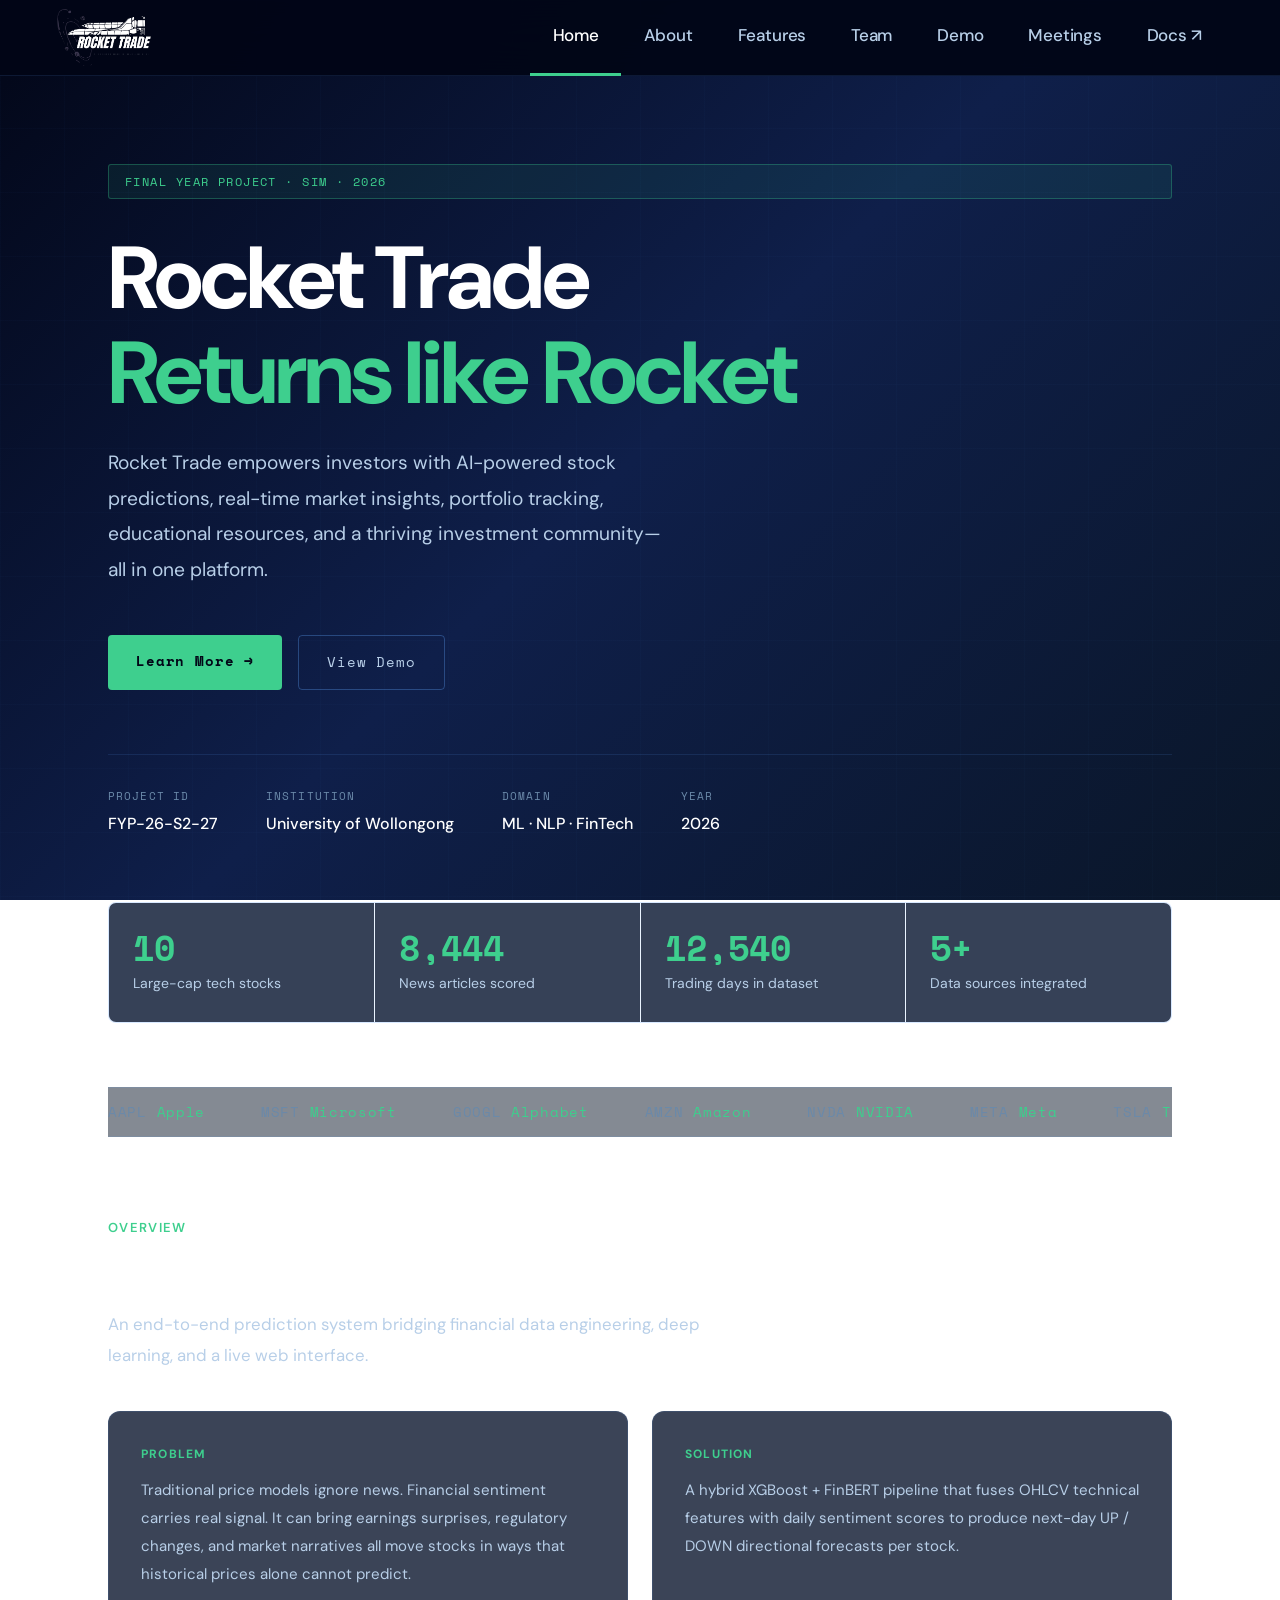
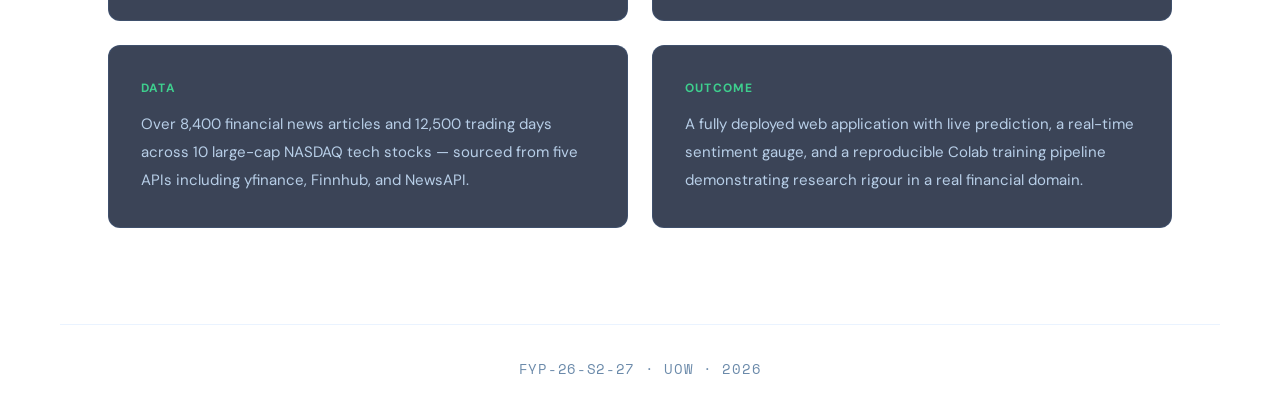
==== commit 8152a408: "Merge branch 'main' into test1" ====
--- a/index.html
+++ b/index.html
@@ -1,99 +1,307 @@
 <!DOCTYPE html>
 <html lang="en">
+
 <head>
-<meta charset="UTF-8" /><meta name="viewport" content="width=device-width, initial-scale=1.0" />
-<title>Home | Rocket Trade</title>
-<link href="https://fonts.googleapis.com/css2?family=Inter:wght@400;500;600;700;800&family=Space+Mono:wght@400;700&display=swap" rel="stylesheet" />
-<link rel="stylesheet" href="style.css" />
-<style>
-.hero { min-height: calc(100vh - var(--nav-h)); display: flex; flex-direction: column; justify-content: center; padding-top: 2rem; padding-bottom: 4rem; }
-.hero-tag { display: inline-block; font-family: var(--mono); font-size: 12px; letter-spacing: 0.12em; color: var(--accent); background: var(--accent-dim); border: 1px solid rgba(62,207,142,0.3); padding: 6px 16px; border-radius: 3px; margin-bottom: 2rem; text-transform: uppercase; }
-.hero h1 { font-size: clamp(3rem, 7vw, 5.5rem); font-weight: 800; line-height: 1.08; letter-spacing: -0.035em; margin-bottom: 1.5rem; }
-.hero h1 .hi { color: var(--accent); }
-.hero-sub { font-size: 1.2rem; color: var(--text2); max-width: 580px; line-height: 1.85; margin-bottom: 3rem; }
-.hero-cta { display: flex; gap: 1rem; flex-wrap: wrap; margin-bottom: 4rem; }
-.btn-primary { display: inline-block; background: var(--accent); color: #020617; font-family: var(--mono); font-size: 14px; font-weight: 700; letter-spacing: 0.06em; text-decoration: none; padding: 14px 28px; border-radius: 4px; transition: opacity 0.2s, transform 0.2s; }
-.btn-primary:hover { opacity: 0.85; transform: translateY(-2px); }
-.btn-outline { display: inline-block; border: 1px solid var(--border2); color: var(--text2); font-family: var(--mono); font-size: 14px; letter-spacing: 0.06em; text-decoration: none; padding: 14px 28px; border-radius: 4px; transition: border-color 0.2s, color 0.2s, transform 0.2s; }
-.btn-outline:hover { border-color: var(--accent); color: var(--accent); transform: translateY(-2px); }
-.hero-meta { display: flex; gap: 3rem; flex-wrap: wrap; padding-top: 2rem; border-top: 1px solid var(--border); }
-.meta-item { display: flex; flex-direction: column; gap: 4px; }
-.meta-label { font-family: var(--mono); font-size: 11px; letter-spacing: 0.1em; color: var(--text3); text-transform: uppercase; }
-.meta-value { font-size: 16px; color: var(--text); font-weight: 500; }
-.stats-band { margin-top: 4rem; display: grid; grid-template-columns: repeat(4,1fr); gap: 1px; background: var(--border); border: 1px solid var(--border); border-radius: 8px; overflow: hidden; }
-.stat-cell { background: var(--surface); padding: 1.75rem 1.5rem; transition: background 0.2s; }
-.stat-cell:hover { background: var(--surface2); }
-.stat-num { font-family: var(--mono); font-size: 2.2rem; font-weight: 700; color: var(--accent); line-height: 1; margin-bottom: 0.5rem; }
-.stat-lbl { font-size: 14px; color: var(--text2); line-height: 1.4; }
-.overview { margin-top: 5rem; }
-.overview-grid { display: grid; grid-template-columns: 1fr 1fr; gap: 1.5rem; }
-.overview-grid p { font-size: 15px; color: var(--text2); line-height: 1.85; }
-@media (max-width: 768px) { .hero { min-height: auto; } .stats-band { grid-template-columns: 1fr 1fr; } .overview-grid { grid-template-columns: 1fr; } }
-</style>
+  <meta charset="UTF-8" />
+  <meta name="viewport" content="width=device-width, initial-scale=1.0" />
+  <title>Home | Rocket Trade</title>
+  <link
+    href="https://fonts.googleapis.com/css2?family=Space+Mono:wght@400;700&family=DM+Sans:wght@300;400;500;600;700&display=swap"
+    rel="stylesheet" />
+  <link rel="stylesheet" href="style.css" />
+  <style>
+    .hero {
+      min-height: calc(100vh - var(--nav-h));
+      display: flex;
+      flex-direction: column;
+      justify-content: center;
+      padding-top: 2rem;
+      padding-bottom: 4rem;
+    }
+
+    .hero-tag {
+      display: inline-block;
+      font-family: var(--mono);
+      font-size: 12px;
+      letter-spacing: 0.12em;
+      color: var(--accent);
+      background: var(--accent-dim);
+      border: 1px solid rgba(62, 207, 142, 0.3);
+      padding: 6px 16px;
+      border-radius: 3px;
+      margin-bottom: 2rem;
+      text-transform: uppercase;
+    }
+
+    .hero h1 {
+      font-size: clamp(3rem, 7vw, 5.5rem);
+      font-weight: 700;
+      line-height: 1.08;
+      letter-spacing: -0.035em;
+      margin-bottom: 1.5rem;
+    }
+
+    .hero h1 .hi {
+      color: var(--accent);
+    }
+
+    .hero-sub {
+      font-size: 1.2rem;
+      color: var(--text2);
+      max-width: 560px;
+      line-height: 1.85;
+      margin-bottom: 3rem;
+    }
+
+    .hero-cta {
+      display: flex;
+      gap: 1rem;
+      flex-wrap: wrap;
+      margin-bottom: 4rem;
+    }
+
+    .btn-primary {
+      display: inline-block;
+      background: var(--accent);
+      color: #020617;
+      font-family: var(--mono);
+      font-size: 14px;
+      font-weight: 700;
+      letter-spacing: 0.06em;
+      text-decoration: none;
+      padding: 14px 28px;
+      border-radius: 4px;
+      transition: opacity 0.2s, transform 0.2s;
+    }
+
+    .btn-primary:hover {
+      opacity: 0.85;
+      transform: translateY(-2px);
+    }
+
+    .btn-outline {
+      display: inline-block;
+      border: 1px solid var(--border2);
+      color: var(--text2);
+      font-family: var(--mono);
+      font-size: 14px;
+      letter-spacing: 0.06em;
+      text-decoration: none;
+      padding: 14px 28px;
+      border-radius: 4px;
+      transition: border-color 0.2s, color 0.2s, transform 0.2s;
+    }
+
+    .btn-outline:hover {
+      border-color: var(--accent);
+      color: var(--accent);
+      transform: translateY(-2px);
+    }
+
+    .hero-meta {
+      display: flex;
+      gap: 3rem;
+      flex-wrap: wrap;
+      padding-top: 2rem;
+      border-top: 1px solid var(--border);
+    }
+
+    .meta-item {
+      display: flex;
+      flex-direction: column;
+      gap: 4px;
+    }
+
+    .meta-label {
+      font-family: var(--mono);
+      font-size: 11px;
+      letter-spacing: 0.1em;
+      color: var(--text3);
+      text-transform: uppercase;
+    }
+
+    .meta-value {
+      font-size: 16px;
+      color: var(--text);
+      font-weight: 500;
+    }
+
+    .stats-band {
+      margin-top: 4rem;
+      display: grid;
+      grid-template-columns: repeat(4, 1fr);
+      gap: 1px;
+      background: var(--border);
+      border: 1px solid var(--border);
+      border-radius: 8px;
+      overflow: hidden;
+    }
+
+    .stat-cell {
+      background: var(--surface);
+      padding: 1.75rem 1.5rem;
+      transition: background 0.2s;
+    }
+
+    .stat-cell:hover {
+      background: var(--surface2);
+    }
+
+    .stat-num {
+      font-family: var(--mono);
+      font-size: 2.2rem;
+      font-weight: 700;
+      color: var(--accent);
+      line-height: 1;
+      margin-bottom: 0.5rem;
+    }
+
+    .stat-lbl {
+      font-size: 14px;
+      color: var(--text2);
+      line-height: 1.4;
+    }
+
+    .overview {
+      margin-top: 5rem;
+    }
+
+    .overview-grid {
+      display: grid;
+      grid-template-columns: 1fr 1fr;
+      gap: 1.5rem;
+    }
+
+    .overview-grid p {
+      font-size: 15px;
+      color: var(--text2);
+      line-height: 1.85;
+    }
+
+    @media (max-width: 768px) {
+      .hero {
+        min-height: auto;
+      }
+
+      .stats-band {
+        grid-template-columns: 1fr 1fr;
+      }
+
+      .overview-grid {
+        grid-template-columns: 1fr;
+      }
+    }
+  </style>
 </head>
+
 <body>
-<nav>
-  <a class="nav-logo" href="index.html">
-    <img src="logo.png" alt="Rocket Trade" style="height:44px;width:auto;object-fit:contain;" />
-  </a>
-  <ul class="nav-links">
-    <li><a href="index.html" class="active">Home</a></li>
-    <li><a href="about.html">About</a></li>
-    <li><a href="features.html">Features</a></li>
-    <li><a href="team.html">Team</a></li>
-    <li><a href="demo.html">Demo</a></li>
-    <li><a href="meetings.html">Meetings</a></li>
-    <li><a href="https://drive.google.com/drive/folders/1l0rKAAQ5cz4-2IjWb_4qN4Atwqyja0Dz" target="_blank">Docs ↗</a></li>
-  </ul>
-</nav>
-<div class="page">
-  <div class="hero">
-    <div class="hero-tag anim-fade-in">Final Year Project · SIM · 2026</div>
-    <h1 class="anim-fade-up anim-d1">Webservice for<br /><span class="hi">Stock Market</span><br />Prediction</h1>
-    <p class="hero-sub anim-fade-up anim-d2">An AI-powered web platform combining XGBoost machine learning and FinBERT sentiment analysis with a full-featured trading environment — real-time dashboards, simulated portfolios, expert insights, and community forums.</p>
-    <div class="hero-cta anim-fade-up anim-d3">
-      <a href="about.html" class="btn-primary">Learn More →</a>
-      <a href="demo.html" class="btn-outline">View Demo</a>
+  <nav>
+    <a class="nav-logo" href="index.html">
+      <img src="logo_cropped.png" alt="Rocket Trade Logo" style="width:auto;max-width:160px;object-fit:contain;" />
+      <!-- <span class="nav-logo-text">Rocket Trade</span> -->
+    </a>
+    <ul class="nav-links">
+      <li><a href="index.html" class="active">Home</a></li>
+      <li><a href="about.html">About</a></li>
+      <li><a href="features.html">Features</a></li>
+      <li><a href="team.html">Team</a></li>
+      <li><a href="demo.html">Demo</a></li>
+      <li><a href="meetings.html">Meetings</a></li>
+      <li><a href="https://drive.google.com/drive/folders/1l0rKAAQ5cz4-2IjWb_4qN4Atwqyja0Dz?usp=drive_link"
+          target="_blank">Docs ↗</a></li>
+    </ul>
+  </nav>
+
+  <div class="page">
+    <div class="hero">
+      <div class="hero-tag anim-fade-in">Final Year Project · SIM · 2026</div>
+      <h1 class="anim-fade-up anim-d1">Rocket Trade<br /><span class="hi">Returns like Rocket</span><br /></h1>
+      <p class="hero-sub anim-fade-up anim-d2">Rocket Trade empowers investors with AI-powered stock predictions,
+        real-time market insights, portfolio tracking, educational resources, and a thriving investment community—all in
+        one platform.</p>
+      <div class="hero-cta anim-fade-up anim-d3">
+        <a href="about.html" class="btn-primary">Learn More →</a>
+        <a href="demo.html" class="btn-outline">View Demo</a>
+      </div>
+      <div class="hero-meta anim-fade-up anim-d4">
+        <div class="meta-item"><span class="meta-label">Project ID</span><span class="meta-value">FYP-26-S2-27</span>
+        </div>
+        <div class="meta-item"><span class="meta-label">Institution</span><span class="meta-value">University of
+            Wollongong</span></div>
+        <div class="meta-item"><span class="meta-label">Domain</span><span class="meta-value">ML · NLP · FinTech</span>
+        </div>
+        <div class="meta-item"><span class="meta-label">Year</span><span class="meta-value">2026</span></div>
+      </div>
+      <div class="stats-band anim-fade-up anim-d5">
+        <div class="stat-cell">
+          <div class="stat-num">10</div>
+          <div class="stat-lbl">Large-cap tech stocks</div>
+        </div>
+        <div class="stat-cell">
+          <div class="stat-num">8,444</div>
+          <div class="stat-lbl">News articles scored</div>
+        </div>
+        <div class="stat-cell">
+          <div class="stat-num">12,540</div>
+          <div class="stat-lbl">Trading days in dataset</div>
+        </div>
+        <div class="stat-cell">
+          <div class="stat-num">5+</div>
+          <div class="stat-lbl">Data sources integrated</div>
+        </div>
+      </div>
     </div>
-    <div class="hero-meta anim-fade-up anim-d4">
-      <div class="meta-item"><span class="meta-label">Project ID</span><span class="meta-value">FYP-26-S2-27</span></div>
-      <div class="meta-item"><span class="meta-label">Institution</span><span class="meta-value">Singapore Institute of Management</span></div>
-      <div class="meta-item"><span class="meta-label">Domain</span><span class="meta-value">ML · NLP · FinTech</span></div>
-      <div class="meta-item"><span class="meta-label">Year</span><span class="meta-value">2025 / 2026</span></div>
+
+    <div class="ticker-wrap">
+      <div class="ticker-track">
+        <span class="ticker-item">AAPL <span>Apple</span></span><span class="ticker-item">MSFT
+          <span>Microsoft</span></span><span class="ticker-item">GOOGL <span>Alphabet</span></span><span
+          class="ticker-item">AMZN <span>Amazon</span></span><span class="ticker-item">NVDA
+          <span>NVIDIA</span></span><span class="ticker-item">META <span>Meta</span></span><span
+          class="ticker-item">TSLA <span>Tesla</span></span><span class="ticker-item">AVGO
+          <span>Broadcom</span></span><span class="ticker-item">ORCL <span>Oracle</span></span><span
+          class="ticker-item">AMD <span>AMD</span></span>
+        <span class="ticker-item">AAPL <span>Apple</span></span><span class="ticker-item">MSFT
+          <span>Microsoft</span></span><span class="ticker-item">GOOGL <span>Alphabet</span></span><span
+          class="ticker-item">AMZN <span>Amazon</span></span><span class="ticker-item">NVDA
+          <span>NVIDIA</span></span><span class="ticker-item">META <span>Meta</span></span><span
+          class="ticker-item">TSLA <span>Tesla</span></span><span class="ticker-item">AVGO
+          <span>Broadcom</span></span><span class="ticker-item">ORCL <span>Oracle</span></span><span
+          class="ticker-item">AMD <span>AMD</span></span>
+      </div>
     </div>
-    <div class="stats-band anim-fade-up anim-d5">
-      <div class="stat-cell"><div class="stat-num">10</div><div class="stat-lbl">NASDAQ tech stocks tracked</div></div>
-      <div class="stat-cell"><div class="stat-num">5</div><div class="stat-lbl">User roles supported</div></div>
-      <div class="stat-cell"><div class="stat-num">2021–26</div><div class="stat-lbl">Historical data range</div></div>
-      <div class="stat-cell"><div class="stat-num">15+</div><div class="stat-lbl">Core platform features</div></div>
+
+    <div class="overview">
+      <div class="sec-label">Overview</div>
+      <h2 class="sec-title">What we built</h2>
+      <p class="sec-desc">An end-to-end prediction system bridging financial data engineering, deep learning, and a live
+        web interface.</p>
+      <div class="overview-grid">
+        <div class="card anim-fade-up anim-d1">
+          <div class="card-label">Problem</div>
+          <p>Traditional price models ignore news. Financial sentiment carries real signal. It can bring earnings
+            surprises, regulatory changes, and market narratives all move stocks in ways that historical prices alone
+            cannot predict.</p>
+        </div>
+        <div class="card anim-fade-up anim-d2">
+          <div class="card-label">Solution</div>
+          <p>A hybrid XGBoost + FinBERT pipeline that fuses OHLCV technical features with daily sentiment scores to
+            produce next-day UP / DOWN directional forecasts per stock.</p>
+        </div>
+        <div class="card anim-fade-up anim-d3">
+          <div class="card-label">Data</div>
+          <p>Over 8,400 financial news articles and 12,500 trading days across 10 large-cap NASDAQ tech stocks — sourced
+            from five APIs including yfinance, Finnhub, and NewsAPI.</p>
+        </div>
+        <div class="card anim-fade-up anim-d4">
+          <div class="card-label">Outcome</div>
+          <p>A fully deployed web application with live prediction, a real-time sentiment gauge, and a reproducible
+            Colab training pipeline demonstrating research rigour in a real financial domain.</p>
+        </div>
+      </div>
     </div>
   </div>
-
-  <div class="ticker-wrap reveal">
-    <div class="ticker-track">
-      <span class="ticker-item">AAPL <span>Apple</span></span><span class="ticker-item">MSFT <span>Microsoft</span></span><span class="ticker-item">GOOGL <span>Alphabet</span></span><span class="ticker-item">AMZN <span>Amazon</span></span><span class="ticker-item">NVDA <span>NVIDIA</span></span><span class="ticker-item">META <span>Meta</span></span><span class="ticker-item">TSLA <span>Tesla</span></span><span class="ticker-item">AVGO <span>Broadcom</span></span><span class="ticker-item">ORCL <span>Oracle</span></span><span class="ticker-item">AMD <span>AMD</span></span>
-      <span class="ticker-item">AAPL <span>Apple</span></span><span class="ticker-item">MSFT <span>Microsoft</span></span><span class="ticker-item">GOOGL <span>Alphabet</span></span><span class="ticker-item">AMZN <span>Amazon</span></span><span class="ticker-item">NVDA <span>NVIDIA</span></span><span class="ticker-item">META <span>Meta</span></span><span class="ticker-item">TSLA <span>Tesla</span></span><span class="ticker-item">AVGO <span>Broadcom</span></span><span class="ticker-item">ORCL <span>Oracle</span></span><span class="ticker-item">AMD <span>AMD</span></span>
-    </div>
-  </div>
-
-  <div class="overview">
-    <div class="sec-label reveal">Overview</div>
-    <h2 class="sec-title reveal delay-1">What we built</h2>
-    <p class="sec-desc reveal delay-2">A full-stack stock market prediction web platform supporting multiple user roles, from beginner investors to professional consultants and system administrators.</p>
-    <div class="overview-grid">
-      <div class="card reveal delay-1"><div class="card-label">Problem</div><p>Individual investors face information overload and struggle to interpret real-time market data, news sentiment, and technical indicators simultaneously — leading to uninformed trading decisions.</p></div>
-      <div class="card reveal delay-2"><div class="card-label">Solution</div><p>An intelligent web platform that fuses XGBoost + FinBERT AI predictions with real-time dashboards, simulated portfolios, expert consultation, and a community forum — all in one accessible interface.</p></div>
-      <div class="card reveal delay-3"><div class="card-label">Who It's For</div><p>Beginner to experienced investors (primarily the 20–30 age group), financial consultants who want to share curated portfolios, and platform administrators managing user access and content.</p></div>
-      <div class="card reveal delay-4"><div class="card-label">Tech Stack</div><p>React.js frontend · FastAPI backend · MySQL database · XGBoost + FinBERT ML pipeline · Alpha Vantage API · Cloud hosting — built with a three-tier architecture for scalability.</p></div>
-    </div>
-  </div>
-</div>
-<footer><span>FYP-26-S2-27 · UOW · 2026</span></footer>
-<script>
-const obs = new IntersectionObserver(entries => {
-  entries.forEach(e => { if (e.isIntersecting) { e.target.classList.add('visible'); obs.unobserve(e.target); } });
-}, { threshold: 0.1 });
-document.querySelectorAll('.reveal, .reveal-left, .reveal-right').forEach(el => obs.observe(el));
-</script>
+  <footer><span>FYP-26-S2-27 · UOW · 2026</span></footer>
 </body>
-</html>
+
+</html>
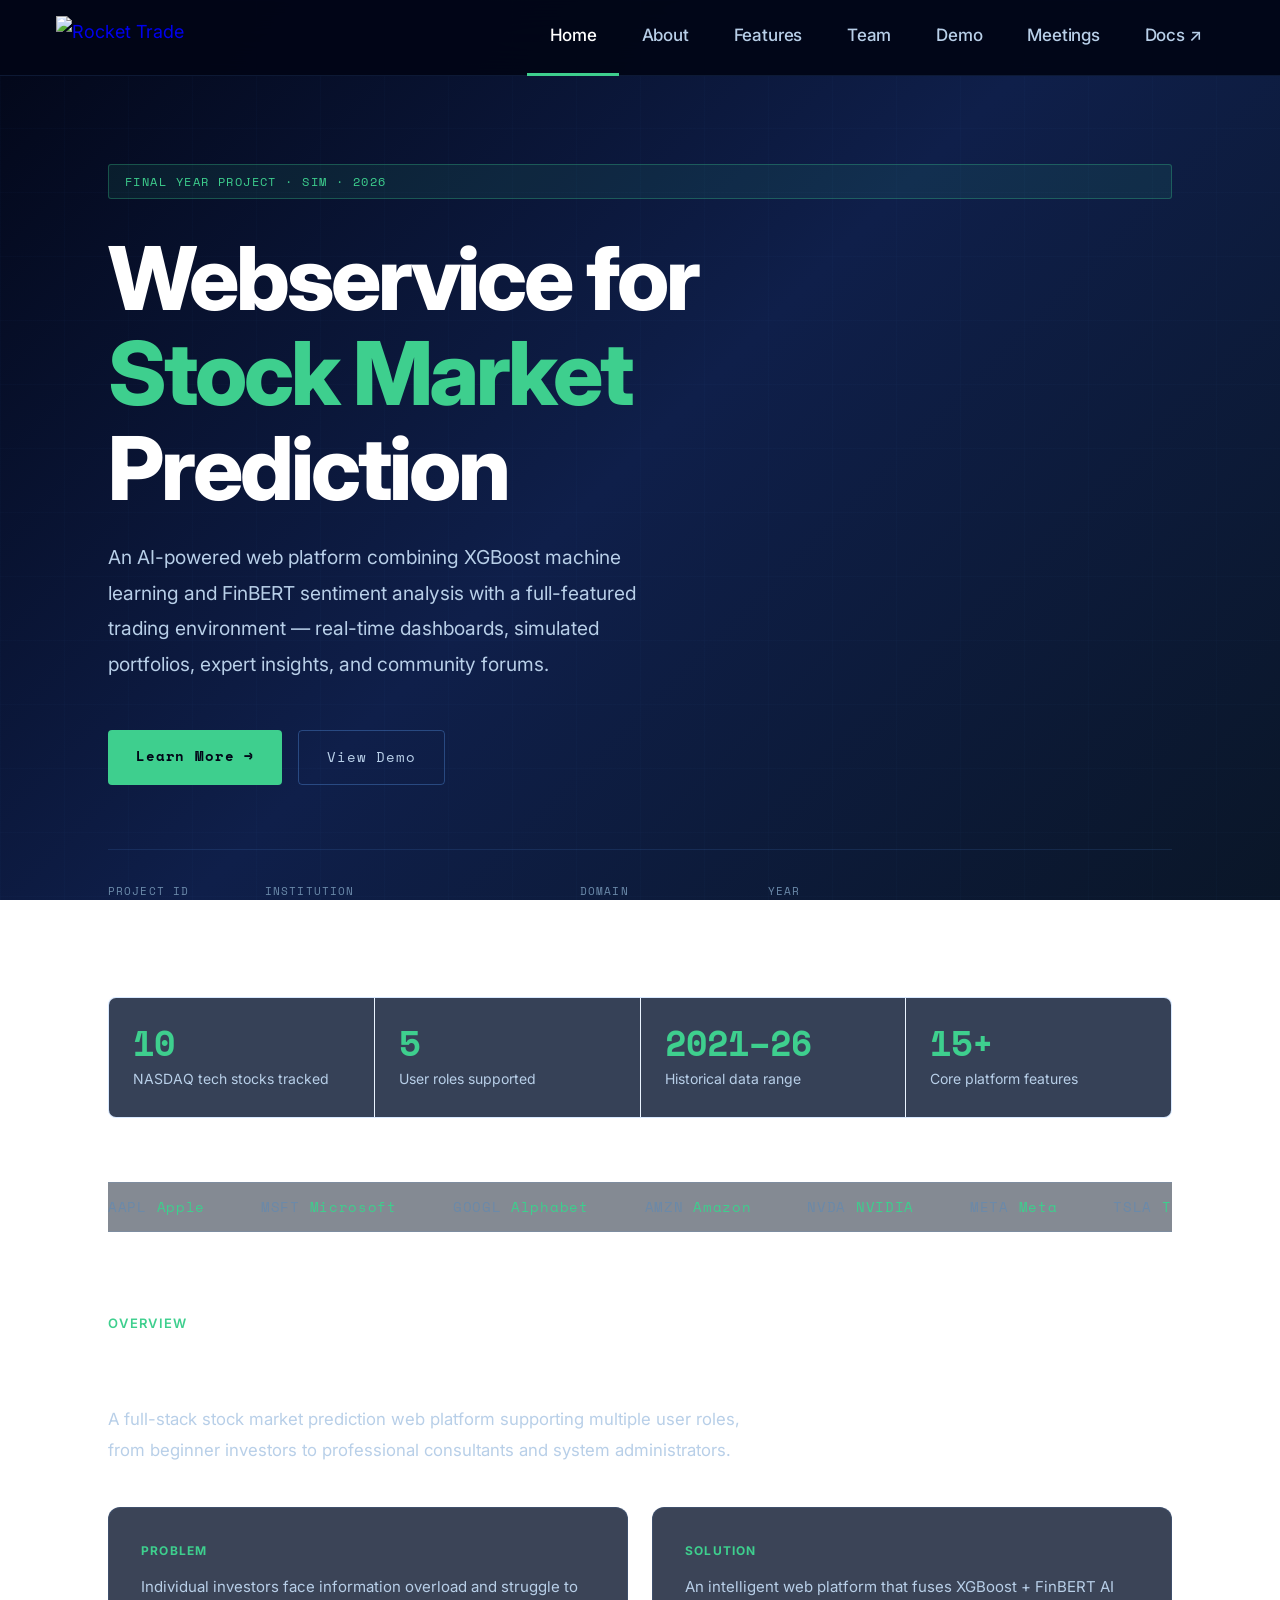
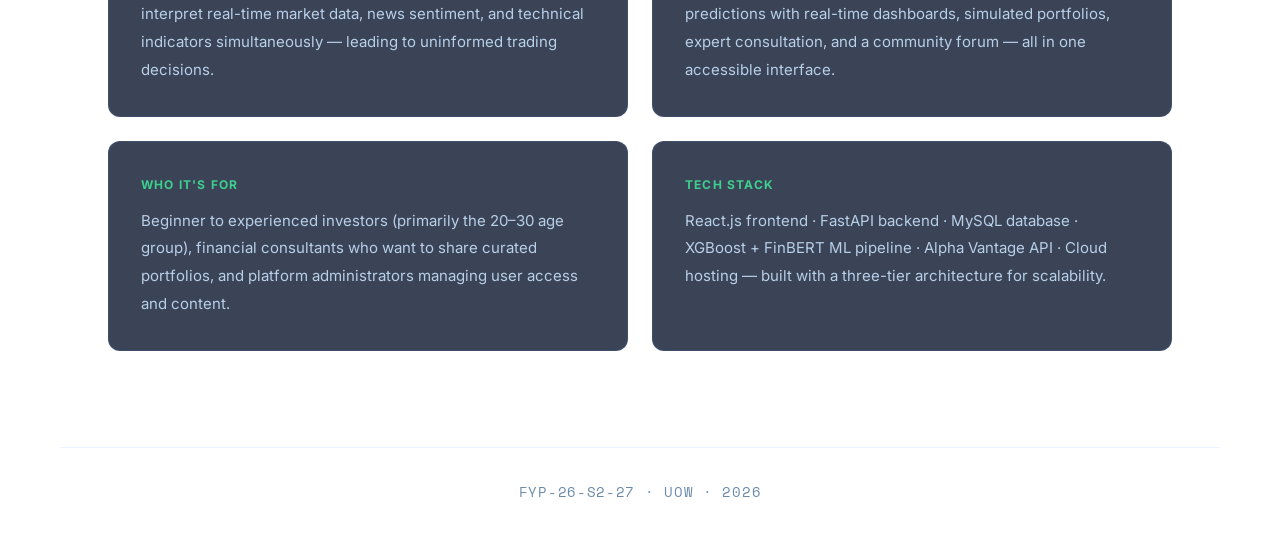
==== commit 7a3ef8de: "Refactor index.html with updated content and styles" ====
--- a/index.html
+++ b/index.html
@@ -1,307 +1,99 @@
 <!DOCTYPE html>
 <html lang="en">
-
 <head>
-  <meta charset="UTF-8" />
-  <meta name="viewport" content="width=device-width, initial-scale=1.0" />
-  <title>Home | Rocket Trade</title>
-  <link
-    href="https://fonts.googleapis.com/css2?family=Space+Mono:wght@400;700&family=DM+Sans:wght@300;400;500;600;700&display=swap"
-    rel="stylesheet" />
-  <link rel="stylesheet" href="style.css" />
-  <style>
-    .hero {
-      min-height: calc(100vh - var(--nav-h));
-      display: flex;
-      flex-direction: column;
-      justify-content: center;
-      padding-top: 2rem;
-      padding-bottom: 4rem;
-    }
-
-    .hero-tag {
-      display: inline-block;
-      font-family: var(--mono);
-      font-size: 12px;
-      letter-spacing: 0.12em;
-      color: var(--accent);
-      background: var(--accent-dim);
-      border: 1px solid rgba(62, 207, 142, 0.3);
-      padding: 6px 16px;
-      border-radius: 3px;
-      margin-bottom: 2rem;
-      text-transform: uppercase;
-    }
-
-    .hero h1 {
-      font-size: clamp(3rem, 7vw, 5.5rem);
-      font-weight: 700;
-      line-height: 1.08;
-      letter-spacing: -0.035em;
-      margin-bottom: 1.5rem;
-    }
-
-    .hero h1 .hi {
-      color: var(--accent);
-    }
-
-    .hero-sub {
-      font-size: 1.2rem;
-      color: var(--text2);
-      max-width: 560px;
-      line-height: 1.85;
-      margin-bottom: 3rem;
-    }
-
-    .hero-cta {
-      display: flex;
-      gap: 1rem;
-      flex-wrap: wrap;
-      margin-bottom: 4rem;
-    }
-
-    .btn-primary {
-      display: inline-block;
-      background: var(--accent);
-      color: #020617;
-      font-family: var(--mono);
-      font-size: 14px;
-      font-weight: 700;
-      letter-spacing: 0.06em;
-      text-decoration: none;
-      padding: 14px 28px;
-      border-radius: 4px;
-      transition: opacity 0.2s, transform 0.2s;
-    }
-
-    .btn-primary:hover {
-      opacity: 0.85;
-      transform: translateY(-2px);
-    }
-
-    .btn-outline {
-      display: inline-block;
-      border: 1px solid var(--border2);
-      color: var(--text2);
-      font-family: var(--mono);
-      font-size: 14px;
-      letter-spacing: 0.06em;
-      text-decoration: none;
-      padding: 14px 28px;
-      border-radius: 4px;
-      transition: border-color 0.2s, color 0.2s, transform 0.2s;
-    }
-
-    .btn-outline:hover {
-      border-color: var(--accent);
-      color: var(--accent);
-      transform: translateY(-2px);
-    }
-
-    .hero-meta {
-      display: flex;
-      gap: 3rem;
-      flex-wrap: wrap;
-      padding-top: 2rem;
-      border-top: 1px solid var(--border);
-    }
-
-    .meta-item {
-      display: flex;
-      flex-direction: column;
-      gap: 4px;
-    }
-
-    .meta-label {
-      font-family: var(--mono);
-      font-size: 11px;
-      letter-spacing: 0.1em;
-      color: var(--text3);
-      text-transform: uppercase;
-    }
-
-    .meta-value {
-      font-size: 16px;
-      color: var(--text);
-      font-weight: 500;
-    }
-
-    .stats-band {
-      margin-top: 4rem;
-      display: grid;
-      grid-template-columns: repeat(4, 1fr);
-      gap: 1px;
-      background: var(--border);
-      border: 1px solid var(--border);
-      border-radius: 8px;
-      overflow: hidden;
-    }
-
-    .stat-cell {
-      background: var(--surface);
-      padding: 1.75rem 1.5rem;
-      transition: background 0.2s;
-    }
-
-    .stat-cell:hover {
-      background: var(--surface2);
-    }
-
-    .stat-num {
-      font-family: var(--mono);
-      font-size: 2.2rem;
-      font-weight: 700;
-      color: var(--accent);
-      line-height: 1;
-      margin-bottom: 0.5rem;
-    }
-
-    .stat-lbl {
-      font-size: 14px;
-      color: var(--text2);
-      line-height: 1.4;
-    }
-
-    .overview {
-      margin-top: 5rem;
-    }
-
-    .overview-grid {
-      display: grid;
-      grid-template-columns: 1fr 1fr;
-      gap: 1.5rem;
-    }
-
-    .overview-grid p {
-      font-size: 15px;
-      color: var(--text2);
-      line-height: 1.85;
-    }
-
-    @media (max-width: 768px) {
-      .hero {
-        min-height: auto;
-      }
-
-      .stats-band {
-        grid-template-columns: 1fr 1fr;
-      }
-
-      .overview-grid {
-        grid-template-columns: 1fr;
-      }
-    }
-  </style>
+<meta charset="UTF-8" /><meta name="viewport" content="width=device-width, initial-scale=1.0" />
+<title>Home | Rocket Trade</title>
+<link href="https://fonts.googleapis.com/css2?family=Inter:wght@400;500;600;700;800&family=Space+Mono:wght@400;700&display=swap" rel="stylesheet" />
+<link rel="stylesheet" href="style.css" />
+<style>
+.hero { min-height: calc(100vh - var(--nav-h)); display: flex; flex-direction: column; justify-content: center; padding-top: 2rem; padding-bottom: 4rem; }
+.hero-tag { display: inline-block; font-family: var(--mono); font-size: 12px; letter-spacing: 0.12em; color: var(--accent); background: var(--accent-dim); border: 1px solid rgba(62,207,142,0.3); padding: 6px 16px; border-radius: 3px; margin-bottom: 2rem; text-transform: uppercase; }
+.hero h1 { font-size: clamp(3rem, 7vw, 5.5rem); font-weight: 800; line-height: 1.08; letter-spacing: -0.035em; margin-bottom: 1.5rem; }
+.hero h1 .hi { color: var(--accent); }
+.hero-sub { font-size: 1.2rem; color: var(--text2); max-width: 580px; line-height: 1.85; margin-bottom: 3rem; }
+.hero-cta { display: flex; gap: 1rem; flex-wrap: wrap; margin-bottom: 4rem; }
+.btn-primary { display: inline-block; background: var(--accent); color: #020617; font-family: var(--mono); font-size: 14px; font-weight: 700; letter-spacing: 0.06em; text-decoration: none; padding: 14px 28px; border-radius: 4px; transition: opacity 0.2s, transform 0.2s; }
+.btn-primary:hover { opacity: 0.85; transform: translateY(-2px); }
+.btn-outline { display: inline-block; border: 1px solid var(--border2); color: var(--text2); font-family: var(--mono); font-size: 14px; letter-spacing: 0.06em; text-decoration: none; padding: 14px 28px; border-radius: 4px; transition: border-color 0.2s, color 0.2s, transform 0.2s; }
+.btn-outline:hover { border-color: var(--accent); color: var(--accent); transform: translateY(-2px); }
+.hero-meta { display: flex; gap: 3rem; flex-wrap: wrap; padding-top: 2rem; border-top: 1px solid var(--border); }
+.meta-item { display: flex; flex-direction: column; gap: 4px; }
+.meta-label { font-family: var(--mono); font-size: 11px; letter-spacing: 0.1em; color: var(--text3); text-transform: uppercase; }
+.meta-value { font-size: 16px; color: var(--text); font-weight: 500; }
+.stats-band { margin-top: 4rem; display: grid; grid-template-columns: repeat(4,1fr); gap: 1px; background: var(--border); border: 1px solid var(--border); border-radius: 8px; overflow: hidden; }
+.stat-cell { background: var(--surface); padding: 1.75rem 1.5rem; transition: background 0.2s; }
+.stat-cell:hover { background: var(--surface2); }
+.stat-num { font-family: var(--mono); font-size: 2.2rem; font-weight: 700; color: var(--accent); line-height: 1; margin-bottom: 0.5rem; }
+.stat-lbl { font-size: 14px; color: var(--text2); line-height: 1.4; }
+.overview { margin-top: 5rem; }
+.overview-grid { display: grid; grid-template-columns: 1fr 1fr; gap: 1.5rem; }
+.overview-grid p { font-size: 15px; color: var(--text2); line-height: 1.85; }
+@media (max-width: 768px) { .hero { min-height: auto; } .stats-band { grid-template-columns: 1fr 1fr; } .overview-grid { grid-template-columns: 1fr; } }
+</style>
 </head>
-
 <body>
-  <nav>
-    <a class="nav-logo" href="index.html">
-      <img src="logo_cropped.png" alt="Rocket Trade Logo" style="width:auto;max-width:160px;object-fit:contain;" />
-      <!-- <span class="nav-logo-text">Rocket Trade</span> -->
-    </a>
-    <ul class="nav-links">
-      <li><a href="index.html" class="active">Home</a></li>
-      <li><a href="about.html">About</a></li>
-      <li><a href="features.html">Features</a></li>
-      <li><a href="team.html">Team</a></li>
-      <li><a href="demo.html">Demo</a></li>
-      <li><a href="meetings.html">Meetings</a></li>
-      <li><a href="https://drive.google.com/drive/folders/1l0rKAAQ5cz4-2IjWb_4qN4Atwqyja0Dz?usp=drive_link"
-          target="_blank">Docs ↗</a></li>
-    </ul>
-  </nav>
-
-  <div class="page">
-    <div class="hero">
-      <div class="hero-tag anim-fade-in">Final Year Project · SIM · 2026</div>
-      <h1 class="anim-fade-up anim-d1">Rocket Trade<br /><span class="hi">Returns like Rocket</span><br /></h1>
-      <p class="hero-sub anim-fade-up anim-d2">Rocket Trade empowers investors with AI-powered stock predictions,
-        real-time market insights, portfolio tracking, educational resources, and a thriving investment community—all in
-        one platform.</p>
-      <div class="hero-cta anim-fade-up anim-d3">
-        <a href="about.html" class="btn-primary">Learn More →</a>
-        <a href="demo.html" class="btn-outline">View Demo</a>
-      </div>
-      <div class="hero-meta anim-fade-up anim-d4">
-        <div class="meta-item"><span class="meta-label">Project ID</span><span class="meta-value">FYP-26-S2-27</span>
-        </div>
-        <div class="meta-item"><span class="meta-label">Institution</span><span class="meta-value">University of
-            Wollongong</span></div>
-        <div class="meta-item"><span class="meta-label">Domain</span><span class="meta-value">ML · NLP · FinTech</span>
-        </div>
-        <div class="meta-item"><span class="meta-label">Year</span><span class="meta-value">2026</span></div>
-      </div>
-      <div class="stats-band anim-fade-up anim-d5">
-        <div class="stat-cell">
-          <div class="stat-num">10</div>
-          <div class="stat-lbl">Large-cap tech stocks</div>
-        </div>
-        <div class="stat-cell">
-          <div class="stat-num">8,444</div>
-          <div class="stat-lbl">News articles scored</div>
-        </div>
-        <div class="stat-cell">
-          <div class="stat-num">12,540</div>
-          <div class="stat-lbl">Trading days in dataset</div>
-        </div>
-        <div class="stat-cell">
-          <div class="stat-num">5+</div>
-          <div class="stat-lbl">Data sources integrated</div>
-        </div>
-      </div>
+<nav>
+  <a class="nav-logo" href="index.html">
+    <img src="logo.png" alt="Rocket Trade" style="height:44px;width:auto;object-fit:contain;" />
+  </a>
+  <ul class="nav-links">
+    <li><a href="index.html" class="active">Home</a></li>
+    <li><a href="about.html">About</a></li>
+    <li><a href="features.html">Features</a></li>
+    <li><a href="team.html">Team</a></li>
+    <li><a href="demo.html">Demo</a></li>
+    <li><a href="meetings.html">Meetings</a></li>
+    <li><a href="https://drive.google.com/drive/folders/1l0rKAAQ5cz4-2IjWb_4qN4Atwqyja0Dz" target="_blank">Docs ↗</a></li>
+  </ul>
+</nav>
+<div class="page">
+  <div class="hero">
+    <div class="hero-tag anim-fade-in">Final Year Project · SIM · 2026</div>
+    <h1 class="anim-fade-up anim-d1">Webservice for<br /><span class="hi">Stock Market</span><br />Prediction</h1>
+    <p class="hero-sub anim-fade-up anim-d2">An AI-powered web platform combining XGBoost machine learning and FinBERT sentiment analysis with a full-featured trading environment — real-time dashboards, simulated portfolios, expert insights, and community forums.</p>
+    <div class="hero-cta anim-fade-up anim-d3">
+      <a href="about.html" class="btn-primary">Learn More →</a>
+      <a href="demo.html" class="btn-outline">View Demo</a>
     </div>
-
-    <div class="ticker-wrap">
-      <div class="ticker-track">
-        <span class="ticker-item">AAPL <span>Apple</span></span><span class="ticker-item">MSFT
-          <span>Microsoft</span></span><span class="ticker-item">GOOGL <span>Alphabet</span></span><span
-          class="ticker-item">AMZN <span>Amazon</span></span><span class="ticker-item">NVDA
-          <span>NVIDIA</span></span><span class="ticker-item">META <span>Meta</span></span><span
-          class="ticker-item">TSLA <span>Tesla</span></span><span class="ticker-item">AVGO
-          <span>Broadcom</span></span><span class="ticker-item">ORCL <span>Oracle</span></span><span
-          class="ticker-item">AMD <span>AMD</span></span>
-        <span class="ticker-item">AAPL <span>Apple</span></span><span class="ticker-item">MSFT
-          <span>Microsoft</span></span><span class="ticker-item">GOOGL <span>Alphabet</span></span><span
-          class="ticker-item">AMZN <span>Amazon</span></span><span class="ticker-item">NVDA
-          <span>NVIDIA</span></span><span class="ticker-item">META <span>Meta</span></span><span
-          class="ticker-item">TSLA <span>Tesla</span></span><span class="ticker-item">AVGO
-          <span>Broadcom</span></span><span class="ticker-item">ORCL <span>Oracle</span></span><span
-          class="ticker-item">AMD <span>AMD</span></span>
-      </div>
+    <div class="hero-meta anim-fade-up anim-d4">
+      <div class="meta-item"><span class="meta-label">Project ID</span><span class="meta-value">FYP-26-S2-27</span></div>
+      <div class="meta-item"><span class="meta-label">Institution</span><span class="meta-value">Singapore Institute of Management</span></div>
+      <div class="meta-item"><span class="meta-label">Domain</span><span class="meta-value">ML · NLP · FinTech</span></div>
+      <div class="meta-item"><span class="meta-label">Year</span><span class="meta-value">2025 / 2026</span></div>
     </div>
-
-    <div class="overview">
-      <div class="sec-label">Overview</div>
-      <h2 class="sec-title">What we built</h2>
-      <p class="sec-desc">An end-to-end prediction system bridging financial data engineering, deep learning, and a live
-        web interface.</p>
-      <div class="overview-grid">
-        <div class="card anim-fade-up anim-d1">
-          <div class="card-label">Problem</div>
-          <p>Traditional price models ignore news. Financial sentiment carries real signal. It can bring earnings
-            surprises, regulatory changes, and market narratives all move stocks in ways that historical prices alone
-            cannot predict.</p>
-        </div>
-        <div class="card anim-fade-up anim-d2">
-          <div class="card-label">Solution</div>
-          <p>A hybrid XGBoost + FinBERT pipeline that fuses OHLCV technical features with daily sentiment scores to
-            produce next-day UP / DOWN directional forecasts per stock.</p>
-        </div>
-        <div class="card anim-fade-up anim-d3">
-          <div class="card-label">Data</div>
-          <p>Over 8,400 financial news articles and 12,500 trading days across 10 large-cap NASDAQ tech stocks — sourced
-            from five APIs including yfinance, Finnhub, and NewsAPI.</p>
-        </div>
-        <div class="card anim-fade-up anim-d4">
-          <div class="card-label">Outcome</div>
-          <p>A fully deployed web application with live prediction, a real-time sentiment gauge, and a reproducible
-            Colab training pipeline demonstrating research rigour in a real financial domain.</p>
-        </div>
-      </div>
+    <div class="stats-band anim-fade-up anim-d5">
+      <div class="stat-cell"><div class="stat-num">10</div><div class="stat-lbl">NASDAQ tech stocks tracked</div></div>
+      <div class="stat-cell"><div class="stat-num">5</div><div class="stat-lbl">User roles supported</div></div>
+      <div class="stat-cell"><div class="stat-num">2021–26</div><div class="stat-lbl">Historical data range</div></div>
+      <div class="stat-cell"><div class="stat-num">15+</div><div class="stat-lbl">Core platform features</div></div>
     </div>
   </div>
-  <footer><span>FYP-26-S2-27 · UOW · 2026</span></footer>
+
+  <div class="ticker-wrap reveal">
+    <div class="ticker-track">
+      <span class="ticker-item">AAPL <span>Apple</span></span><span class="ticker-item">MSFT <span>Microsoft</span></span><span class="ticker-item">GOOGL <span>Alphabet</span></span><span class="ticker-item">AMZN <span>Amazon</span></span><span class="ticker-item">NVDA <span>NVIDIA</span></span><span class="ticker-item">META <span>Meta</span></span><span class="ticker-item">TSLA <span>Tesla</span></span><span class="ticker-item">AVGO <span>Broadcom</span></span><span class="ticker-item">ORCL <span>Oracle</span></span><span class="ticker-item">AMD <span>AMD</span></span>
+      <span class="ticker-item">AAPL <span>Apple</span></span><span class="ticker-item">MSFT <span>Microsoft</span></span><span class="ticker-item">GOOGL <span>Alphabet</span></span><span class="ticker-item">AMZN <span>Amazon</span></span><span class="ticker-item">NVDA <span>NVIDIA</span></span><span class="ticker-item">META <span>Meta</span></span><span class="ticker-item">TSLA <span>Tesla</span></span><span class="ticker-item">AVGO <span>Broadcom</span></span><span class="ticker-item">ORCL <span>Oracle</span></span><span class="ticker-item">AMD <span>AMD</span></span>
+    </div>
+  </div>
+
+  <div class="overview">
+    <div class="sec-label reveal">Overview</div>
+    <h2 class="sec-title reveal delay-1">What we built</h2>
+    <p class="sec-desc reveal delay-2">A full-stack stock market prediction web platform supporting multiple user roles, from beginner investors to professional consultants and system administrators.</p>
+    <div class="overview-grid">
+      <div class="card reveal delay-1"><div class="card-label">Problem</div><p>Individual investors face information overload and struggle to interpret real-time market data, news sentiment, and technical indicators simultaneously — leading to uninformed trading decisions.</p></div>
+      <div class="card reveal delay-2"><div class="card-label">Solution</div><p>An intelligent web platform that fuses XGBoost + FinBERT AI predictions with real-time dashboards, simulated portfolios, expert consultation, and a community forum — all in one accessible interface.</p></div>
+      <div class="card reveal delay-3"><div class="card-label">Who It's For</div><p>Beginner to experienced investors (primarily the 20–30 age group), financial consultants who want to share curated portfolios, and platform administrators managing user access and content.</p></div>
+      <div class="card reveal delay-4"><div class="card-label">Tech Stack</div><p>React.js frontend · FastAPI backend · MySQL database · XGBoost + FinBERT ML pipeline · Alpha Vantage API · Cloud hosting — built with a three-tier architecture for scalability.</p></div>
+    </div>
+  </div>
+</div>
+<footer><span>FYP-26-S2-27 · UOW · 2026</span></footer>
+<script>
+const obs = new IntersectionObserver(entries => {
+  entries.forEach(e => { if (e.isIntersecting) { e.target.classList.add('visible'); obs.unobserve(e.target); } });
+}, { threshold: 0.1 });
+document.querySelectorAll('.reveal, .reveal-left, .reveal-right').forEach(el => obs.observe(el));
+</script>
 </body>
-
-</html>+</html>
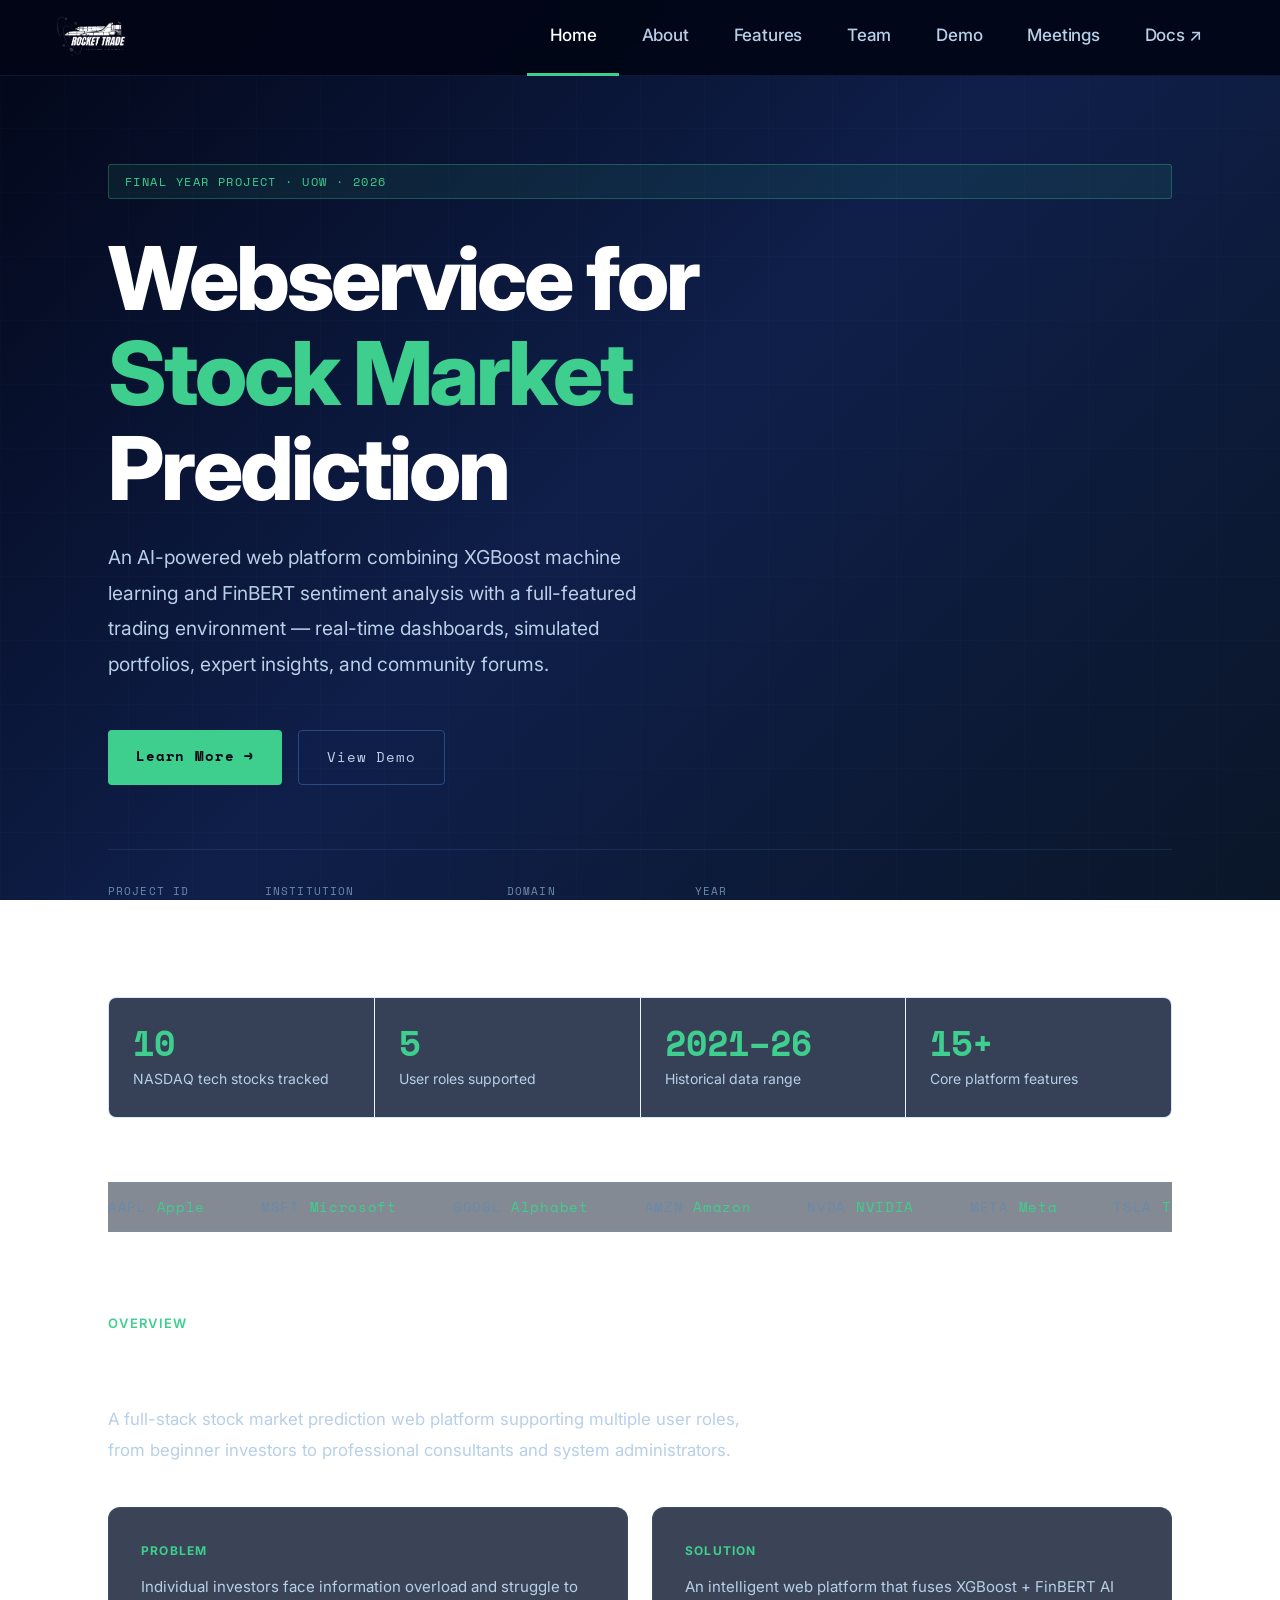
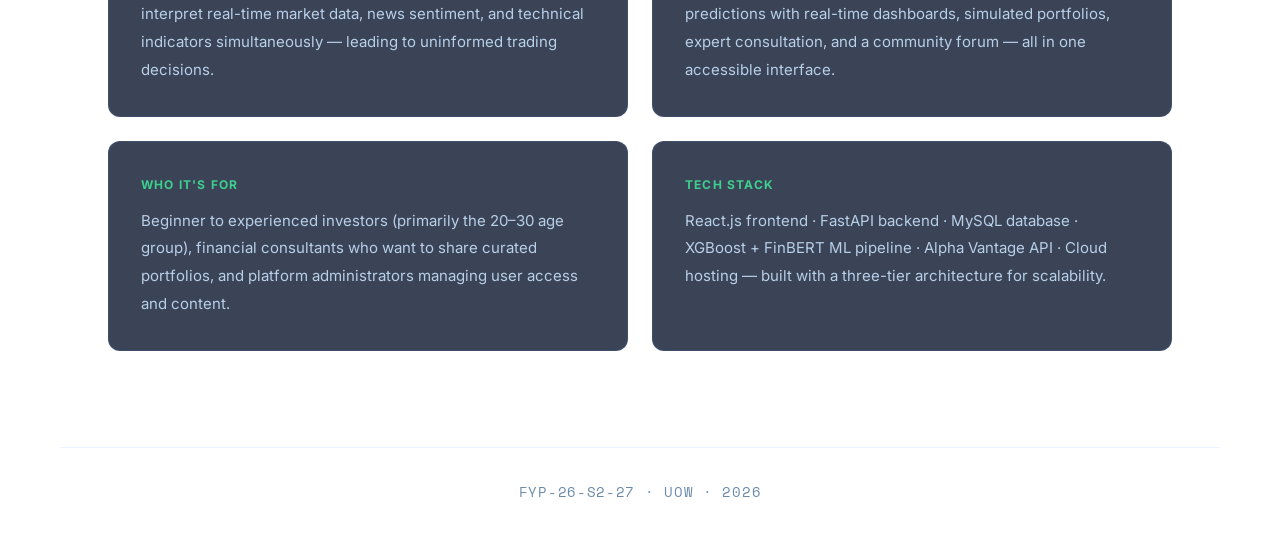
==== commit 7a55efe0: "adding meeting minutes" ====
--- a/index.html
+++ b/index.html
@@ -34,7 +34,7 @@
 <body>
 <nav>
   <a class="nav-logo" href="index.html">
-    <img src="logo.png" alt="Rocket Trade" style="height:44px;width:auto;object-fit:contain;" />
+    <img src="logo_cropped.png" alt="Rocket Trade" style="height:44px;width:auto;object-fit:contain;" />
   </a>
   <ul class="nav-links">
     <li><a href="index.html" class="active">Home</a></li>
@@ -48,7 +48,7 @@
 </nav>
 <div class="page">
   <div class="hero">
-    <div class="hero-tag anim-fade-in">Final Year Project · SIM · 2026</div>
+    <div class="hero-tag anim-fade-in">Final Year Project · UOW · 2026</div>
     <h1 class="anim-fade-up anim-d1">Webservice for<br /><span class="hi">Stock Market</span><br />Prediction</h1>
     <p class="hero-sub anim-fade-up anim-d2">An AI-powered web platform combining XGBoost machine learning and FinBERT sentiment analysis with a full-featured trading environment — real-time dashboards, simulated portfolios, expert insights, and community forums.</p>
     <div class="hero-cta anim-fade-up anim-d3">
@@ -57,7 +57,7 @@
     </div>
     <div class="hero-meta anim-fade-up anim-d4">
       <div class="meta-item"><span class="meta-label">Project ID</span><span class="meta-value">FYP-26-S2-27</span></div>
-      <div class="meta-item"><span class="meta-label">Institution</span><span class="meta-value">Singapore Institute of Management</span></div>
+      <div class="meta-item"><span class="meta-label">Institution</span><span class="meta-value">University of Wollongong</span></div>
       <div class="meta-item"><span class="meta-label">Domain</span><span class="meta-value">ML · NLP · FinTech</span></div>
       <div class="meta-item"><span class="meta-label">Year</span><span class="meta-value">2025 / 2026</span></div>
     </div>
--- a/style.css
+++ b/style.css
@@ -1,19 +1,13 @@
-*,
-*::before,
-*::after {
-  box-sizing: border-box;
-  margin: 0;
-  padding: 0;
-}
+*, *::before, *::after { box-sizing: border-box; margin: 0; padding: 0; }
 
 :root {
   --bg: #020617;
-  --surface: rgba(10, 22, 45, 0.8);
-  --surface2: rgba(16, 32, 60, 0.9);
-  --border: rgba(96, 165, 250, 0.13);
-  --border2: rgba(96, 165, 250, 0.32);
+  --surface: rgba(10,22,45,0.8);
+  --surface2: rgba(16,32,60,0.9);
+  --border: rgba(96,165,250,0.13);
+  --border2: rgba(96,165,250,0.32);
   --accent: #3ecf8e;
-  --accent-dim: rgba(62, 207, 142, 0.09);
+  --accent-dim: rgba(62,207,142,0.09);
   --text: #ffffff;
   --text2: #b8cfe8;
   --text3: #6b8aaa;
@@ -25,9 +19,7 @@
   --nav-h: 76px;
 }
 
-html {
-  scroll-behavior: smooth;
-}
+html { scroll-behavior: smooth; }
 
 body {
   background: linear-gradient(135deg, #020617 0%, #0f1f4a 50%, #0a1628 100%);
@@ -45,8 +37,8 @@
   position: fixed;
   inset: 0;
   background-image:
-    linear-gradient(rgba(96, 165, 250, 0.025) 1px, transparent 1px),
-    linear-gradient(90deg, rgba(96, 165, 250, 0.025) 1px, transparent 1px);
+    linear-gradient(rgba(96,165,250,0.025) 1px, transparent 1px),
+    linear-gradient(90deg, rgba(96,165,250,0.025) 1px, transparent 1px);
   background-size: 64px 64px;
   pointer-events: none;
   z-index: 0;
@@ -57,16 +49,14 @@
 ══════════════════════════════ */
 nav {
   position: fixed;
-  top: 0;
-  left: 0;
-  right: 0;
+  top: 0; left: 0; right: 0;
   z-index: 200;
   display: flex;
   align-items: center;
   justify-content: space-between;
   padding: 0 3.5rem;
   height: var(--nav-h);
-  background: rgba(2, 6, 23, 0.95);
+  background: rgba(2,6,23,0.95);
   backdrop-filter: blur(20px);
   border-bottom: 1px solid var(--border);
 }
@@ -80,7 +70,7 @@
 }
 
 .nav-logo img {
-  height: 60px;
+  height: 44px;
   width: auto;
   object-fit: contain;
 }
@@ -114,14 +104,8 @@
   white-space: nowrap;
 }
 
-.nav-links a:hover {
-  color: var(--text);
-}
-
-.nav-links a.active {
-  color: var(--text);
-  border-bottom-color: var(--accent);
-}
+.nav-links a:hover { color: var(--text); }
+.nav-links a.active { color: var(--text); border-bottom-color: var(--accent); }
 
 /* ══════════════════════════════
    PAGE WRAPPER
@@ -209,7 +193,7 @@
 .card:hover {
   border-color: var(--border2);
   transform: translateY(-5px);
-  box-shadow: 0 20px 40px rgba(0, 0, 0, 0.3);
+  box-shadow: 0 20px 40px rgba(0,0,0,0.3);
 }
 
 .card-label {
@@ -230,35 +214,14 @@
   font-size: 12px;
   color: var(--accent);
   background: var(--accent-dim);
-  border: 1px solid rgba(62, 207, 142, 0.25);
+  border: 1px solid rgba(62,207,142,0.25);
   padding: 5px 13px;
   border-radius: 4px;
 }
-
-.tag.blue {
-  color: var(--blue);
-  background: rgba(96, 165, 250, 0.08);
-  border-color: rgba(96, 165, 250, 0.25);
-}
-
-.tag.amber {
-  color: var(--amber);
-  background: rgba(251, 191, 36, 0.08);
-  border-color: rgba(251, 191, 36, 0.25);
-}
-
-.tag.red {
-  color: var(--red);
-  background: rgba(248, 113, 113, 0.08);
-  border-color: rgba(248, 113, 113, 0.25);
-}
-
-.tag-row {
-  display: flex;
-  flex-wrap: wrap;
-  gap: 8px;
-  margin-top: 1.25rem;
-}
+.tag.blue  { color: var(--blue);  background: rgba(96,165,250,0.08);  border-color: rgba(96,165,250,0.25); }
+.tag.amber { color: var(--amber); background: rgba(251,191,36,0.08);  border-color: rgba(251,191,36,0.25); }
+.tag.red   { color: var(--red);   background: rgba(248,113,113,0.08); border-color: rgba(248,113,113,0.25); }
+.tag-row   { display: flex; flex-wrap: wrap; gap: 8px; margin-top: 1.25rem; }
 
 /* ══════════════════════════════
    TICKER
@@ -267,38 +230,18 @@
   overflow: hidden;
   border-top: 1px solid var(--border);
   border-bottom: 1px solid var(--border);
-  background: rgba(10, 22, 40, 0.5);
+  background: rgba(10,22,40,0.5);
   padding: 0.75rem 0;
   margin-bottom: 3rem;
 }
-
 .ticker-track {
-  display: flex;
-  gap: 3.5rem;
+  display: flex; gap: 3.5rem;
   animation: ticker 26s linear infinite;
   white-space: nowrap;
 }
-
-.ticker-item {
-  font-family: var(--mono);
-  font-size: 14px;
-  color: var(--text3);
-  letter-spacing: 0.05em;
-}
-
-.ticker-item span {
-  color: var(--accent);
-}
-
-@keyframes ticker {
-  from {
-    transform: translateX(0);
-  }
-
-  to {
-    transform: translateX(-50%);
-  }
-}
+.ticker-item { font-family: var(--mono); font-size: 14px; color: var(--text3); letter-spacing: 0.05em; }
+.ticker-item span { color: var(--accent); }
+@keyframes ticker { from { transform: translateX(0); } to { transform: translateX(-50%); } }
 
 /* ══════════════════════════════
    SCROLL REVEAL ANIMATIONS
@@ -308,60 +251,34 @@
   transform: translateY(36px);
   transition: opacity 0.7s ease, transform 0.7s ease;
 }
-
 .reveal.visible {
   opacity: 1;
   transform: translateY(0);
 }
-
 .reveal-left {
   opacity: 0;
   transform: translateX(-36px);
   transition: opacity 0.7s ease, transform 0.7s ease;
 }
-
-.reveal-left.visible {
-  opacity: 1;
-  transform: translateX(0);
-}
-
+.reveal-left.visible { opacity: 1; transform: translateX(0); }
 .reveal-right {
   opacity: 0;
   transform: translateX(36px);
   transition: opacity 0.7s ease, transform 0.7s ease;
 }
-
-.reveal-right.visible {
-  opacity: 1;
-  transform: translateX(0);
-}
-
-.delay-1 {
-  transition-delay: 0.1s;
-}
-
-.delay-2 {
-  transition-delay: 0.2s;
-}
-
-.delay-3 {
-  transition-delay: 0.3s;
-}
-
-.delay-4 {
-  transition-delay: 0.4s;
-}
-
-.delay-5 {
-  transition-delay: 0.5s;
-}
+.reveal-right.visible { opacity: 1; transform: translateX(0); }
+
+.delay-1 { transition-delay: 0.1s; }
+.delay-2 { transition-delay: 0.2s; }
+.delay-3 { transition-delay: 0.3s; }
+.delay-4 { transition-delay: 0.4s; }
+.delay-5 { transition-delay: 0.5s; }
 
 /* ══════════════════════════════
    FOOTER
 ══════════════════════════════ */
 footer {
-  position: relative;
-  z-index: 1;
+  position: relative; z-index: 1;
   border-top: 1px solid var(--border);
   padding: 2rem 3.5rem;
   max-width: 1160px;
@@ -370,62 +287,26 @@
   align-items: center;
   justify-content: center;
 }
-
-footer span {
-  font-family: var(--mono);
-  font-size: 14px;
-  color: var(--text3);
-  letter-spacing: 0.05em;
-}
+footer span { font-family: var(--mono); font-size: 14px; color: var(--text3); letter-spacing: 0.05em; }
 
 /* ══════════════════════════════
    GRIDS
 ══════════════════════════════ */
-.grid-2 {
-  display: grid;
-  grid-template-columns: 1fr 1fr;
-  gap: 1.5rem;
-}
-
-.grid-3 {
-  display: grid;
-  grid-template-columns: repeat(3, 1fr);
-  gap: 1.5rem;
-}
+.grid-2 { display: grid; grid-template-columns: 1fr 1fr; gap: 1.5rem; }
+.grid-3 { display: grid; grid-template-columns: repeat(3,1fr); gap: 1.5rem; }
 
 /* ══════════════════════════════
    RESPONSIVE
 ══════════════════════════════ */
 @media (max-width: 960px) {
-  nav {
-    padding: 0 1.5rem;
-  }
-
-  .nav-links a {
-    padding: 0 0.9rem;
-    font-size: 15px;
-  }
-
-  .nav-logo-text {
-    display: none;
-  }
-
-  .page {
-    padding-left: 1.5rem;
-    padding-right: 1.5rem;
-  }
-}
-
+  nav { padding: 0 1.5rem; }
+  .nav-links a { padding: 0 0.9rem; font-size: 15px; }
+  .nav-logo-text { display: none; }
+  .page { padding-left: 1.5rem; padding-right: 1.5rem; }
+}
 @media (max-width: 640px) {
-
-  .grid-2,
-  .grid-3 {
-    grid-template-columns: 1fr;
-  }
-
-  footer {
-    padding: 1.5rem;
-  }
-}
-
-/* Shared scroll reveal script added at bottom of each page */+  .grid-2, .grid-3 { grid-template-columns: 1fr; }
+  footer { padding: 1.5rem; }
+}
+
+/* Shared scroll reveal script added at bottom of each page */
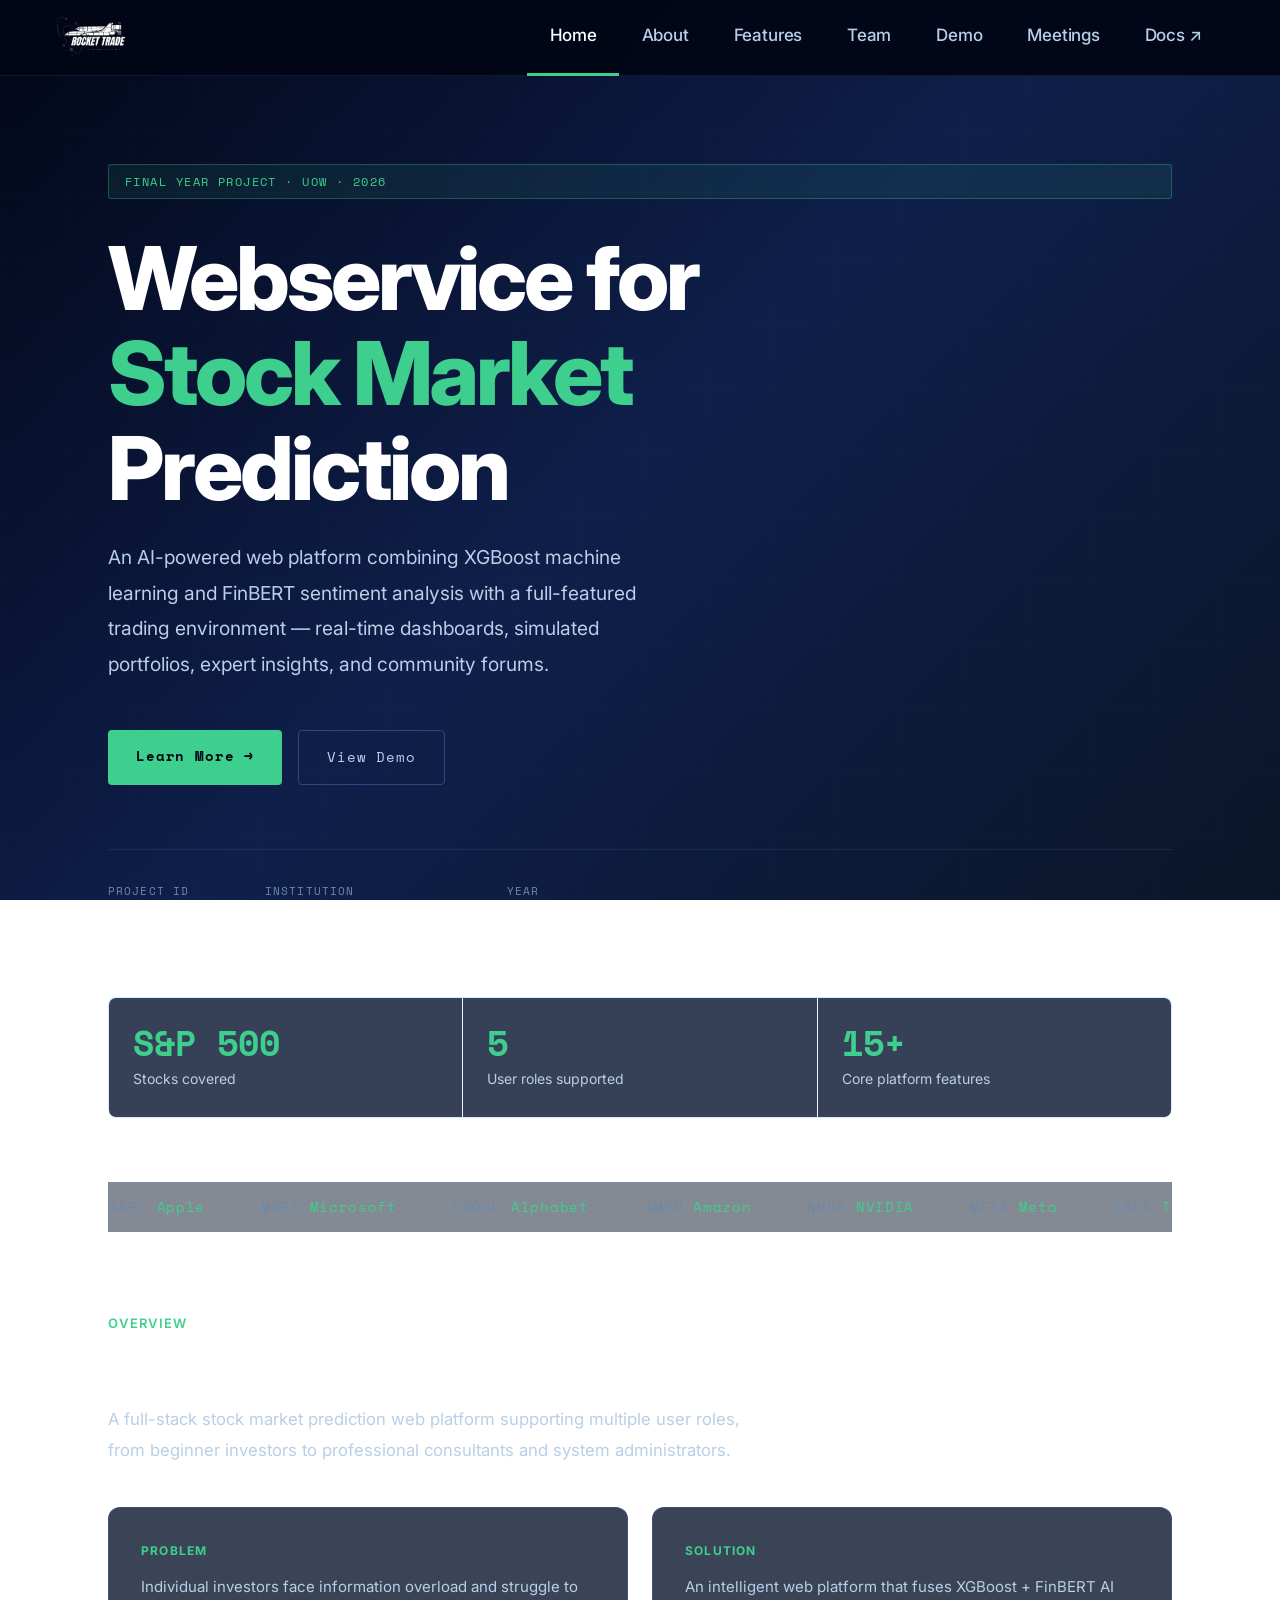
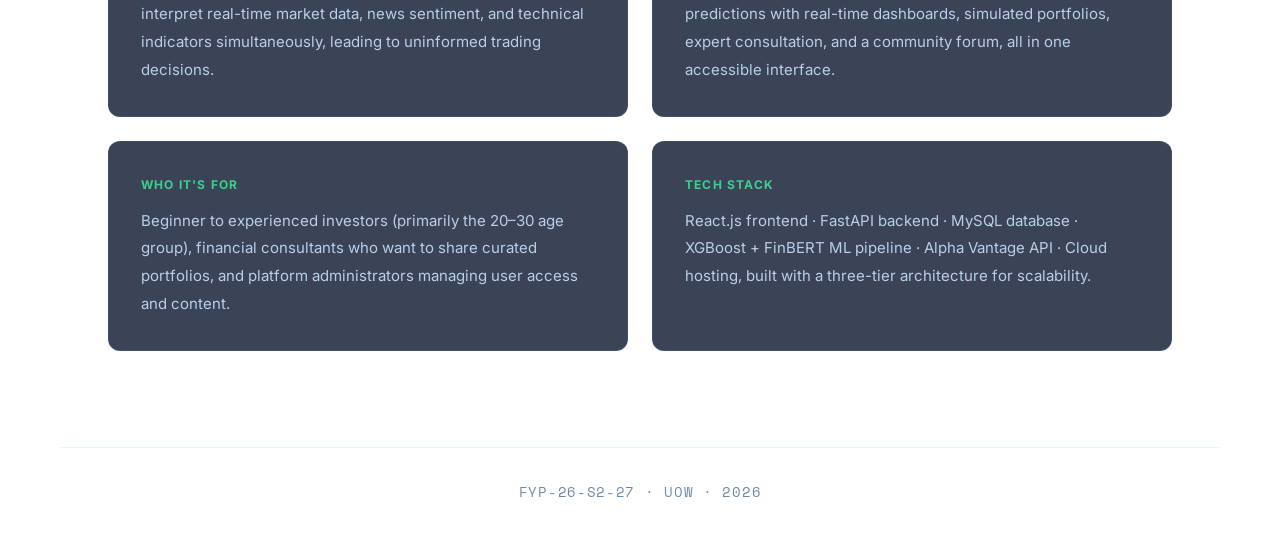
==== commit 1b143e3b: "minor changes" ====
--- a/index.html
+++ b/index.html
@@ -1,99 +1,304 @@
 <!DOCTYPE html>
 <html lang="en">
+
 <head>
-<meta charset="UTF-8" /><meta name="viewport" content="width=device-width, initial-scale=1.0" />
-<title>Home | Rocket Trade</title>
-<link href="https://fonts.googleapis.com/css2?family=Inter:wght@400;500;600;700;800&family=Space+Mono:wght@400;700&display=swap" rel="stylesheet" />
-<link rel="stylesheet" href="style.css" />
-<style>
-.hero { min-height: calc(100vh - var(--nav-h)); display: flex; flex-direction: column; justify-content: center; padding-top: 2rem; padding-bottom: 4rem; }
-.hero-tag { display: inline-block; font-family: var(--mono); font-size: 12px; letter-spacing: 0.12em; color: var(--accent); background: var(--accent-dim); border: 1px solid rgba(62,207,142,0.3); padding: 6px 16px; border-radius: 3px; margin-bottom: 2rem; text-transform: uppercase; }
-.hero h1 { font-size: clamp(3rem, 7vw, 5.5rem); font-weight: 800; line-height: 1.08; letter-spacing: -0.035em; margin-bottom: 1.5rem; }
-.hero h1 .hi { color: var(--accent); }
-.hero-sub { font-size: 1.2rem; color: var(--text2); max-width: 580px; line-height: 1.85; margin-bottom: 3rem; }
-.hero-cta { display: flex; gap: 1rem; flex-wrap: wrap; margin-bottom: 4rem; }
-.btn-primary { display: inline-block; background: var(--accent); color: #020617; font-family: var(--mono); font-size: 14px; font-weight: 700; letter-spacing: 0.06em; text-decoration: none; padding: 14px 28px; border-radius: 4px; transition: opacity 0.2s, transform 0.2s; }
-.btn-primary:hover { opacity: 0.85; transform: translateY(-2px); }
-.btn-outline { display: inline-block; border: 1px solid var(--border2); color: var(--text2); font-family: var(--mono); font-size: 14px; letter-spacing: 0.06em; text-decoration: none; padding: 14px 28px; border-radius: 4px; transition: border-color 0.2s, color 0.2s, transform 0.2s; }
-.btn-outline:hover { border-color: var(--accent); color: var(--accent); transform: translateY(-2px); }
-.hero-meta { display: flex; gap: 3rem; flex-wrap: wrap; padding-top: 2rem; border-top: 1px solid var(--border); }
-.meta-item { display: flex; flex-direction: column; gap: 4px; }
-.meta-label { font-family: var(--mono); font-size: 11px; letter-spacing: 0.1em; color: var(--text3); text-transform: uppercase; }
-.meta-value { font-size: 16px; color: var(--text); font-weight: 500; }
-.stats-band { margin-top: 4rem; display: grid; grid-template-columns: repeat(4,1fr); gap: 1px; background: var(--border); border: 1px solid var(--border); border-radius: 8px; overflow: hidden; }
-.stat-cell { background: var(--surface); padding: 1.75rem 1.5rem; transition: background 0.2s; }
-.stat-cell:hover { background: var(--surface2); }
-.stat-num { font-family: var(--mono); font-size: 2.2rem; font-weight: 700; color: var(--accent); line-height: 1; margin-bottom: 0.5rem; }
-.stat-lbl { font-size: 14px; color: var(--text2); line-height: 1.4; }
-.overview { margin-top: 5rem; }
-.overview-grid { display: grid; grid-template-columns: 1fr 1fr; gap: 1.5rem; }
-.overview-grid p { font-size: 15px; color: var(--text2); line-height: 1.85; }
-@media (max-width: 768px) { .hero { min-height: auto; } .stats-band { grid-template-columns: 1fr 1fr; } .overview-grid { grid-template-columns: 1fr; } }
-</style>
+  <meta charset="UTF-8" />
+  <meta name="viewport" content="width=device-width, initial-scale=1.0" />
+  <title>Home | Rocket Trade</title>
+  <link
+    href="https://fonts.googleapis.com/css2?family=Inter:wght@400;500;600;700;800&family=Space+Mono:wght@400;700&display=swap"
+    rel="stylesheet" />
+  <link rel="stylesheet" href="style.css" />
+  <style>
+    .hero {
+      min-height: calc(100vh - var(--nav-h));
+      display: flex;
+      flex-direction: column;
+      justify-content: center;
+      padding-top: 2rem;
+      padding-bottom: 4rem;
+    }
+
+    .hero-tag {
+      display: inline-block;
+      font-family: var(--mono);
+      font-size: 12px;
+      letter-spacing: 0.12em;
+      color: var(--accent);
+      background: var(--accent-dim);
+      border: 1px solid rgba(62, 207, 142, 0.3);
+      padding: 6px 16px;
+      border-radius: 3px;
+      margin-bottom: 2rem;
+      text-transform: uppercase;
+    }
+
+    .hero h1 {
+      font-size: clamp(3rem, 7vw, 5.5rem);
+      font-weight: 800;
+      line-height: 1.08;
+      letter-spacing: -0.035em;
+      margin-bottom: 1.5rem;
+    }
+
+    .hero h1 .hi {
+      color: var(--accent);
+    }
+
+    .hero-sub {
+      font-size: 1.2rem;
+      color: var(--text2);
+      max-width: 580px;
+      line-height: 1.85;
+      margin-bottom: 3rem;
+    }
+
+    .hero-cta {
+      display: flex;
+      gap: 1rem;
+      flex-wrap: wrap;
+      margin-bottom: 4rem;
+    }
+
+    .btn-primary {
+      display: inline-block;
+      background: var(--accent);
+      color: #020617;
+      font-family: var(--mono);
+      font-size: 14px;
+      font-weight: 700;
+      letter-spacing: 0.06em;
+      text-decoration: none;
+      padding: 14px 28px;
+      border-radius: 4px;
+      transition: opacity 0.2s, transform 0.2s;
+    }
+
+    .btn-primary:hover {
+      opacity: 0.85;
+      transform: translateY(-2px);
+    }
+
+    .btn-outline {
+      display: inline-block;
+      border: 1px solid var(--border2);
+      color: var(--text2);
+      font-family: var(--mono);
+      font-size: 14px;
+      letter-spacing: 0.06em;
+      text-decoration: none;
+      padding: 14px 28px;
+      border-radius: 4px;
+      transition: border-color 0.2s, color 0.2s, transform 0.2s;
+    }
+
+    .btn-outline:hover {
+      border-color: var(--accent);
+      color: var(--accent);
+      transform: translateY(-2px);
+    }
+
+    .hero-meta {
+      display: flex;
+      gap: 3rem;
+      flex-wrap: wrap;
+      padding-top: 2rem;
+      border-top: 1px solid var(--border);
+    }
+
+    .meta-item {
+      display: flex;
+      flex-direction: column;
+      gap: 4px;
+    }
+
+    .meta-label {
+      font-family: var(--mono);
+      font-size: 11px;
+      letter-spacing: 0.1em;
+      color: var(--text3);
+      text-transform: uppercase;
+    }
+
+    .meta-value {
+      font-size: 16px;
+      color: var(--text);
+      font-weight: 500;
+    }
+
+    .stats-band {
+      margin-top: 4rem;
+      display: grid;
+      grid-template-columns: repeat(3, 1fr);
+      gap: 1px;
+      background: var(--border);
+      border: 1px solid var(--border);
+      border-radius: 8px;
+      overflow: hidden;
+    }
+
+    .stat-cell {
+      background: var(--surface);
+      padding: 1.75rem 1.5rem;
+      transition: background 0.2s;
+    }
+
+    .stat-cell:hover {
+      background: var(--surface2);
+    }
+
+    .stat-num {
+      font-family: var(--mono);
+      font-size: 2.2rem;
+      font-weight: 700;
+      color: var(--accent);
+      line-height: 1;
+      margin-bottom: 0.5rem;
+    }
+
+    .stat-lbl {
+      font-size: 14px;
+      color: var(--text2);
+      line-height: 1.4;
+    }
+
+    .overview {
+      margin-top: 5rem;
+    }
+
+    .overview-grid {
+      display: grid;
+      grid-template-columns: 1fr 1fr;
+      gap: 1.5rem;
+    }
+
+    .overview-grid p {
+      font-size: 15px;
+      color: var(--text2);
+      line-height: 1.85;
+    }
+
+    @media (max-width: 768px) {
+      .hero {
+        min-height: auto;
+      }
+
+      .stats-band {
+        grid-template-columns: 1fr;
+      }
+
+      .overview-grid {
+        grid-template-columns: 1fr;
+      }
+    }
+  </style>
 </head>
+
 <body>
-<nav>
-  <a class="nav-logo" href="index.html">
-    <img src="logo_cropped.png" alt="Rocket Trade" style="height:44px;width:auto;object-fit:contain;" />
-  </a>
-  <ul class="nav-links">
-    <li><a href="index.html" class="active">Home</a></li>
-    <li><a href="about.html">About</a></li>
-    <li><a href="features.html">Features</a></li>
-    <li><a href="team.html">Team</a></li>
-    <li><a href="demo.html">Demo</a></li>
-    <li><a href="meetings.html">Meetings</a></li>
-    <li><a href="https://drive.google.com/drive/folders/1l0rKAAQ5cz4-2IjWb_4qN4Atwqyja0Dz" target="_blank">Docs ↗</a></li>
-  </ul>
-</nav>
-<div class="page">
-  <div class="hero">
-    <div class="hero-tag anim-fade-in">Final Year Project · UOW · 2026</div>
-    <h1 class="anim-fade-up anim-d1">Webservice for<br /><span class="hi">Stock Market</span><br />Prediction</h1>
-    <p class="hero-sub anim-fade-up anim-d2">An AI-powered web platform combining XGBoost machine learning and FinBERT sentiment analysis with a full-featured trading environment — real-time dashboards, simulated portfolios, expert insights, and community forums.</p>
-    <div class="hero-cta anim-fade-up anim-d3">
-      <a href="about.html" class="btn-primary">Learn More →</a>
-      <a href="demo.html" class="btn-outline">View Demo</a>
+  <nav>
+    <a class="nav-logo" href="index.html">
+      <img src="logo_cropped.png" alt="Rocket Trade" style="height:44px;width:auto;object-fit:contain;" />
+    </a>
+    <ul class="nav-links">
+      <li><a href="index.html" class="active">Home</a></li>
+      <li><a href="about.html">About</a></li>
+      <li><a href="features.html">Features</a></li>
+      <li><a href="team.html">Team</a></li>
+      <li><a href="demo.html">Demo</a></li>
+      <li><a href="meetings.html">Meetings</a></li>
+      <li><a href="https://drive.google.com/drive/folders/1y5m9E-L5vZWqZJQW11HQRAY9qTn9efrv?usp=drive_link"
+          target="_blank">Docs ↗</a></li>
+    </ul>
+  </nav>
+  <div class="page">
+    <div class="hero">
+      <div class="hero-tag anim-fade-in">Final Year Project · UOW · 2026</div>
+      <h1 class="anim-fade-up anim-d1">Webservice for<br /><span class="hi">Stock Market</span><br />Prediction</h1>
+      <p class="hero-sub anim-fade-up anim-d2">An AI-powered web platform combining XGBoost machine learning and FinBERT
+        sentiment analysis with a full-featured trading environment — real-time dashboards, simulated portfolios, expert
+        insights, and community forums.</p>
+      <div class="hero-cta anim-fade-up anim-d3">
+        <a href="about.html" class="btn-primary">Learn More →</a>
+        <a href="demo.html" class="btn-outline">View Demo</a>
+      </div>
+      <div class="hero-meta anim-fade-up anim-d4">
+        <div class="meta-item"><span class="meta-label">Project ID</span><span class="meta-value">FYP-26-S2-27</span>
+        </div>
+        <div class="meta-item"><span class="meta-label">Institution</span><span class="meta-value">University of
+            Wollongong</span></div>
+        <div class="meta-item"><span class="meta-label">Year</span><span class="meta-value">2025 / 2026</span></div>
+      </div>
+      <div class="stats-band anim-fade-up anim-d5">
+        <div class="stat-cell">
+          <div class="stat-num">S&amp;P 500</div>
+          <div class="stat-lbl">Stocks covered</div>
+        </div>
+        <div class="stat-cell">
+          <div class="stat-num">5</div>
+          <div class="stat-lbl">User roles supported</div>
+        </div>
+        <div class="stat-cell">
+          <div class="stat-num">15+</div>
+          <div class="stat-lbl">Core platform features</div>
+        </div>
+      </div>
     </div>
-    <div class="hero-meta anim-fade-up anim-d4">
-      <div class="meta-item"><span class="meta-label">Project ID</span><span class="meta-value">FYP-26-S2-27</span></div>
-      <div class="meta-item"><span class="meta-label">Institution</span><span class="meta-value">University of Wollongong</span></div>
-      <div class="meta-item"><span class="meta-label">Domain</span><span class="meta-value">ML · NLP · FinTech</span></div>
-      <div class="meta-item"><span class="meta-label">Year</span><span class="meta-value">2025 / 2026</span></div>
+
+    <div class="ticker-wrap reveal">
+      <div class="ticker-track">
+        <span class="ticker-item">AAPL <span>Apple</span></span><span class="ticker-item">MSFT
+          <span>Microsoft</span></span><span class="ticker-item">GOOGL <span>Alphabet</span></span><span
+          class="ticker-item">AMZN <span>Amazon</span></span><span class="ticker-item">NVDA
+          <span>NVIDIA</span></span><span class="ticker-item">META <span>Meta</span></span><span
+          class="ticker-item">TSLA <span>Tesla</span></span><span class="ticker-item">AVGO
+          <span>Broadcom</span></span><span class="ticker-item">ORCL <span>Oracle</span></span><span
+          class="ticker-item">AMD <span>AMD</span></span>
+        <span class="ticker-item">AAPL <span>Apple</span></span><span class="ticker-item">MSFT
+          <span>Microsoft</span></span><span class="ticker-item">GOOGL <span>Alphabet</span></span><span
+          class="ticker-item">AMZN <span>Amazon</span></span><span class="ticker-item">NVDA
+          <span>NVIDIA</span></span><span class="ticker-item">META <span>Meta</span></span><span
+          class="ticker-item">TSLA <span>Tesla</span></span><span class="ticker-item">AVGO
+          <span>Broadcom</span></span><span class="ticker-item">ORCL <span>Oracle</span></span><span
+          class="ticker-item">AMD <span>AMD</span></span>
+      </div>
     </div>
-    <div class="stats-band anim-fade-up anim-d5">
-      <div class="stat-cell"><div class="stat-num">10</div><div class="stat-lbl">NASDAQ tech stocks tracked</div></div>
-      <div class="stat-cell"><div class="stat-num">5</div><div class="stat-lbl">User roles supported</div></div>
-      <div class="stat-cell"><div class="stat-num">2021–26</div><div class="stat-lbl">Historical data range</div></div>
-      <div class="stat-cell"><div class="stat-num">15+</div><div class="stat-lbl">Core platform features</div></div>
+
+    <div class="overview">
+      <div class="sec-label reveal">Overview</div>
+      <h2 class="sec-title reveal delay-1">What we built</h2>
+      <p class="sec-desc reveal delay-2">A full-stack stock market prediction web platform supporting multiple user
+        roles, from beginner investors to professional consultants and system administrators.</p>
+      <div class="overview-grid">
+        <div class="card reveal delay-1">
+          <div class="card-label">Problem</div>
+          <p>Individual investors face information overload and struggle to interpret real-time market data, news
+            sentiment, and technical indicators simultaneously, leading to uninformed trading decisions.</p>
+        </div>
+        <div class="card reveal delay-2">
+          <div class="card-label">Solution</div>
+          <p>An intelligent web platform that fuses XGBoost + FinBERT AI predictions with real-time dashboards,
+            simulated portfolios, expert consultation, and a community forum, all in one accessible interface.</p>
+        </div>
+        <div class="card reveal delay-3">
+          <div class="card-label">Who It's For</div>
+          <p>Beginner to experienced investors (primarily the 20–30 age group), financial consultants who want to share
+            curated portfolios, and platform administrators managing user access and content.</p>
+        </div>
+        <div class="card reveal delay-4">
+          <div class="card-label">Tech Stack</div>
+          <p>React.js frontend · FastAPI backend · MySQL database · XGBoost + FinBERT ML pipeline · Alpha Vantage API ·
+            Cloud hosting, built with a three-tier architecture for scalability.</p>
+        </div>
+      </div>
     </div>
   </div>
-
-  <div class="ticker-wrap reveal">
-    <div class="ticker-track">
-      <span class="ticker-item">AAPL <span>Apple</span></span><span class="ticker-item">MSFT <span>Microsoft</span></span><span class="ticker-item">GOOGL <span>Alphabet</span></span><span class="ticker-item">AMZN <span>Amazon</span></span><span class="ticker-item">NVDA <span>NVIDIA</span></span><span class="ticker-item">META <span>Meta</span></span><span class="ticker-item">TSLA <span>Tesla</span></span><span class="ticker-item">AVGO <span>Broadcom</span></span><span class="ticker-item">ORCL <span>Oracle</span></span><span class="ticker-item">AMD <span>AMD</span></span>
-      <span class="ticker-item">AAPL <span>Apple</span></span><span class="ticker-item">MSFT <span>Microsoft</span></span><span class="ticker-item">GOOGL <span>Alphabet</span></span><span class="ticker-item">AMZN <span>Amazon</span></span><span class="ticker-item">NVDA <span>NVIDIA</span></span><span class="ticker-item">META <span>Meta</span></span><span class="ticker-item">TSLA <span>Tesla</span></span><span class="ticker-item">AVGO <span>Broadcom</span></span><span class="ticker-item">ORCL <span>Oracle</span></span><span class="ticker-item">AMD <span>AMD</span></span>
-    </div>
-  </div>
-
-  <div class="overview">
-    <div class="sec-label reveal">Overview</div>
-    <h2 class="sec-title reveal delay-1">What we built</h2>
-    <p class="sec-desc reveal delay-2">A full-stack stock market prediction web platform supporting multiple user roles, from beginner investors to professional consultants and system administrators.</p>
-    <div class="overview-grid">
-      <div class="card reveal delay-1"><div class="card-label">Problem</div><p>Individual investors face information overload and struggle to interpret real-time market data, news sentiment, and technical indicators simultaneously — leading to uninformed trading decisions.</p></div>
-      <div class="card reveal delay-2"><div class="card-label">Solution</div><p>An intelligent web platform that fuses XGBoost + FinBERT AI predictions with real-time dashboards, simulated portfolios, expert consultation, and a community forum — all in one accessible interface.</p></div>
-      <div class="card reveal delay-3"><div class="card-label">Who It's For</div><p>Beginner to experienced investors (primarily the 20–30 age group), financial consultants who want to share curated portfolios, and platform administrators managing user access and content.</p></div>
-      <div class="card reveal delay-4"><div class="card-label">Tech Stack</div><p>React.js frontend · FastAPI backend · MySQL database · XGBoost + FinBERT ML pipeline · Alpha Vantage API · Cloud hosting — built with a three-tier architecture for scalability.</p></div>
-    </div>
-  </div>
-</div>
-<footer><span>FYP-26-S2-27 · UOW · 2026</span></footer>
-<script>
-const obs = new IntersectionObserver(entries => {
-  entries.forEach(e => { if (e.isIntersecting) { e.target.classList.add('visible'); obs.unobserve(e.target); } });
-}, { threshold: 0.1 });
-document.querySelectorAll('.reveal, .reveal-left, .reveal-right').forEach(el => obs.observe(el));
-</script>
+  <footer><span>FYP-26-S2-27 · UOW · 2026</span></footer>
+  <script>
+    const obs = new IntersectionObserver(entries => {
+      entries.forEach(e => { if (e.isIntersecting) { e.target.classList.add('visible'); obs.unobserve(e.target); } });
+    }, { threshold: 0.1 });
+    document.querySelectorAll('.reveal, .reveal-left, .reveal-right').forEach(el => obs.observe(el));
+  </script>
 </body>
-</html>
+
+</html>
